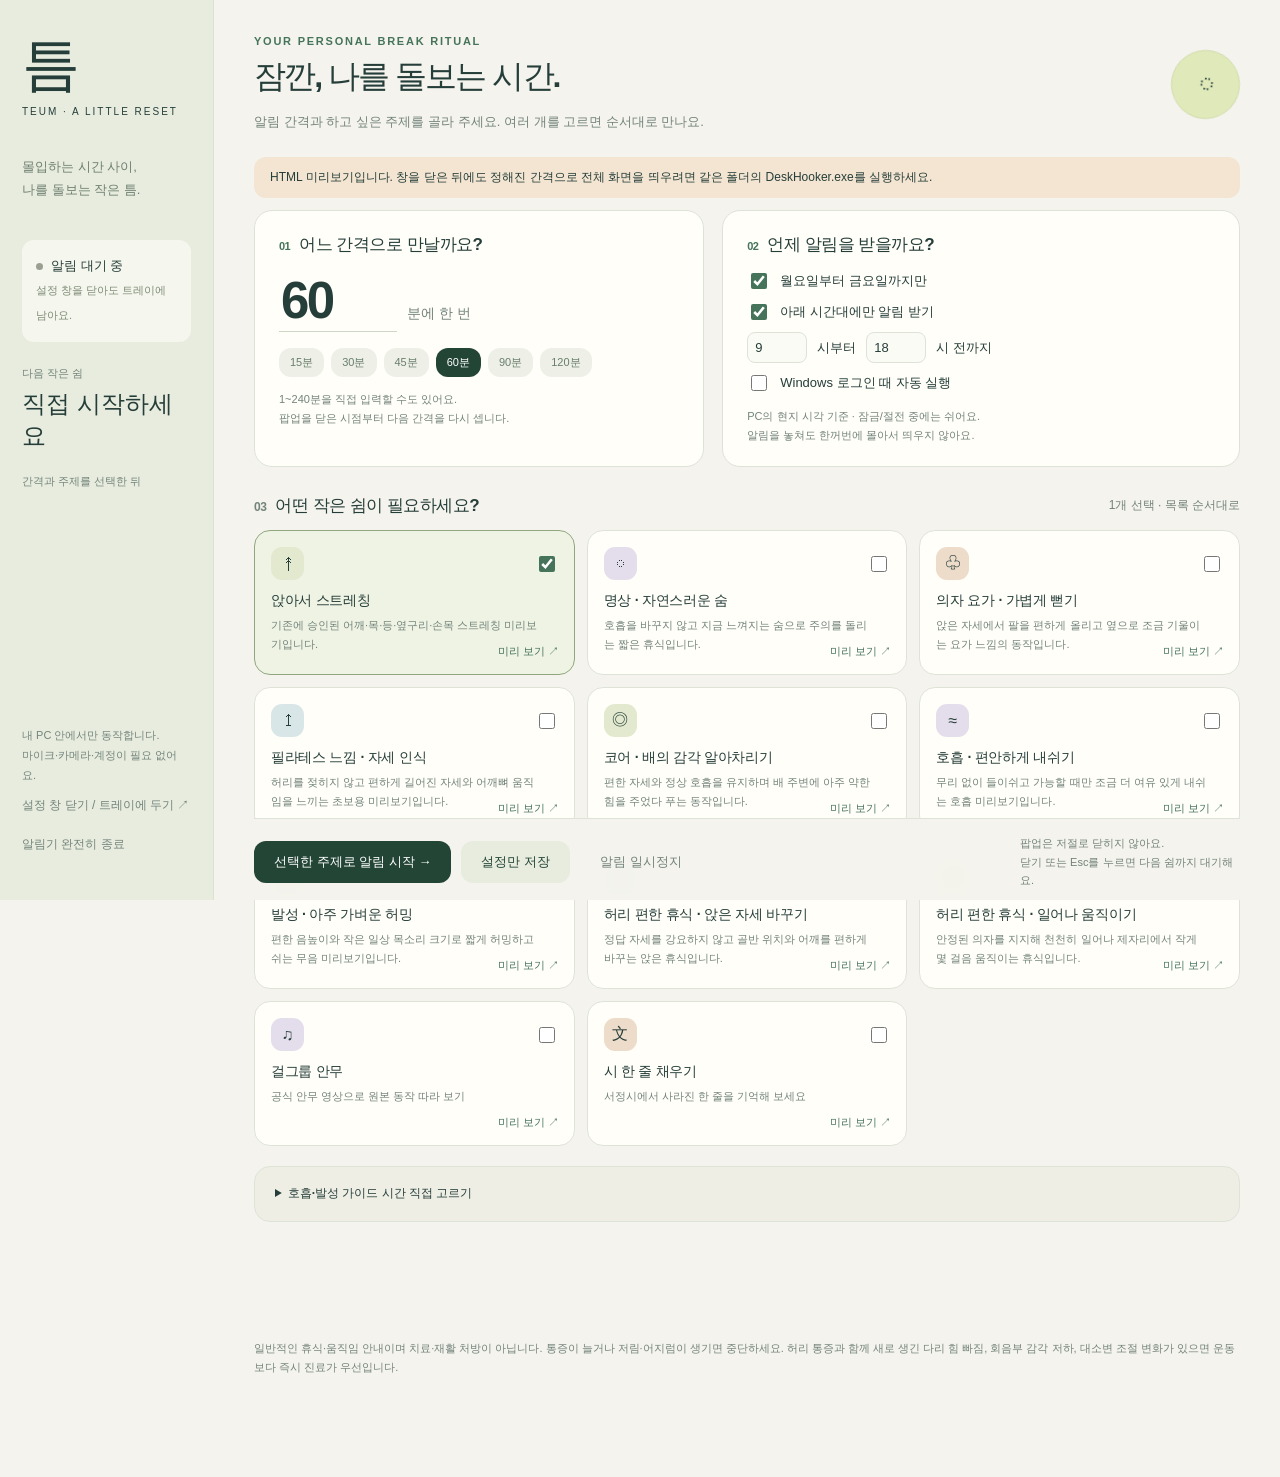
==== app.html @ 234189d7 "[verified] feat: add local-first wellness reminders, animated guides and poetry game" ====
<!doctype html>
<html lang="ko">
<head>
<meta charset="utf-8">
<meta name="viewport" content="width=device-width, initial-scale=1">
<meta http-equiv="Content-Security-Policy" content="default-src 'self' data:; img-src 'self' data:; style-src 'self' 'unsafe-inline'; script-src 'self'; frame-src https://www.youtube-nocookie.com https://www.youtube.com; connect-src 'none'; object-src 'none'; base-uri 'none'">
<title>틈 · 나를 돌보는 작은 시간</title>
<link rel="stylesheet" href="app.css">
<script defer src="app-core.js"></script>
<script defer src="games-content.js"></script>
<script defer src="themes-data.js"></script>
<script defer src="app.js"></script>
</head>
<body><div id="app"><div class="loading">틈을 준비하고 있어요.</div></div><div id="toast" role="status" aria-live="polite"></div></body>
</html>
---- app.css ----
@charset "UTF-8";
:root{--paper:#f4f3ed;--card:#fffef9;--ink:#263e3a;--muted:#73847b;--line:#dee3d8;--green:#46745b;--deep:#234536;--lime:#dfe9b9;--peach:#f1dcc8;--blue:#dce8ec;--danger:#a34c38;font-family:'Malgun Gothic','맑은 고딕',sans-serif;color:var(--ink);background:var(--paper);font-synthesis:none}*{box-sizing:border-box}body{margin:0}button,input,select{font:inherit}button{cursor:pointer}button:focus-visible,input:focus-visible,select:focus-visible{outline:3px solid #ae853c;outline-offset:3px}button{border:0;border-radius:12px;padding:12px 20px;transition:background .15s,transform .15s}button:hover{transform:translateY(-1px)}button:disabled{opacity:.5;cursor:not-allowed;transform:none}.primary{background:var(--deep);color:#fff}.secondary{background:#e8ecdf;color:var(--deep)}.quiet{background:transparent;color:var(--muted)}.danger{background:#f5e2db;color:var(--danger)}.eyebrow{font-size:11px;font-weight:700;letter-spacing:.16em;color:var(--green);text-transform:uppercase}.shell{display:grid;grid-template-columns:214px 1fr;min-height:100vh}.sidebar{position:sticky;top:0;height:100vh;background:#e8ecdf;padding:35px 22px;display:flex;flex-direction:column;border-right:1px solid #dce2d2}.brand{font-size:58px;line-height:1;font-weight:700;letter-spacing:-.1em}.brand small{display:block;letter-spacing:.2em;font-size:10px;font-weight:400;margin-top:14px}.side-note{font-size:13px;line-height:1.8;color:#6d7f70;margin:38px 0}.side-badge{border-radius:12px;padding:14px;background:#f5f6ed;font-size:13px;line-height:1.9}.dot{display:inline-block;width:7px;height:7px;border-radius:50%;background:#9b9f91;margin-right:8px}.dot.running{background:#54865b;box-shadow:0 0 0 4px #54865b18}.next-label{font-size:11px;color:var(--muted);margin-top:24px}.next-time{font-size:24px;font-weight:700;margin:7px 0}.side-bottom{margin-top:auto;font-size:11px;line-height:1.8;color:var(--muted)}.side-bottom button{padding:9px 0;font-size:12px;text-align:left;display:block}.main{padding:35px 40px 100px;max-width:1600px;width:100%;margin:auto}.heading{display:flex;justify-content:space-between;align-items:center;gap:20px;margin-bottom:24px}.heading h1{font-size:32px;letter-spacing:-.06em;margin:8px 0 12px}.heading p{font-size:13px;color:var(--muted);margin:0;line-height:1.7}.stamp{width:69px;height:69px;border-radius:50%;background:var(--lime);display:flex;align-items:center;justify-content:center;transform:rotate(9deg);font-size:27px;flex-shrink:0;border:1px solid #d0dbab}.settings-row{display:grid;grid-template-columns:1fr 1.15fr;gap:18px}.setting-card{background:var(--card);border:1px solid var(--line);border-radius:18px;padding:22px 24px}.setting-card h2,.section-head h2{font-size:17px;letter-spacing:-.03em;margin:0 0 14px}.section-no{font-size:11px;margin-right:9px;color:var(--green)}.interval-display{display:flex;align-items:baseline;gap:10px;margin:2px 0 16px}.interval-display input{width:118px;font-size:51px;font-weight:700;letter-spacing:-.05em;border:0;border-bottom:1px solid #cbd6c4;background:transparent;color:var(--ink);outline-offset:0}.interval-display span{color:var(--muted);font-size:14px}.pills{display:flex;gap:7px;flex-wrap:wrap}.pills button{padding:7px 11px;font-size:11px;background:#eef0e7;color:#697d6c}.pills button.active{background:var(--deep);color:white}.small-help{font-size:11px;color:var(--muted);line-height:1.7;margin:13px 0 0}.schedule-line{display:flex;align-items:center;gap:10px;margin:9px 0;font-size:13px}.schedule-line input[type=number]{width:60px;padding:7px;border:1px solid var(--line);border-radius:8px;color:var(--ink);background:#fafbf4}.schedule-line input[type=checkbox],.theme-card input[type=checkbox],.advanced input[type=checkbox]{accent-color:var(--green);width:16px;height:16px}.section-head{display:flex;justify-content:space-between;align-items:center;margin:27px 0 13px}.section-head h2{margin:0}.section-head span{font-size:12px;color:var(--muted)}.themes{display:grid;grid-template-columns:repeat(3,minmax(0,1fr));gap:12px}.theme-card{position:relative;border:1px solid var(--line);border-radius:16px;background:var(--card);padding:16px;transition:border .15s,background .15s;min-height:145px}.theme-card:has(input:checked){background:#eff3e4;border-color:#8fa67e}.theme-top{display:flex;align-items:center;justify-content:space-between}.theme-symbol{display:inline-flex;width:33px;height:33px;background:var(--tone,#e6ecd8);border-radius:11px;align-items:center;justify-content:center;font-size:16px}.theme-card label{display:block;cursor:pointer}.theme-card h3{font-size:14px;margin:12px 0 6px;letter-spacing:-.02em}.theme-card p{font-size:11px;line-height:1.65;color:var(--muted);margin:0;min-height:35px;padding-right:16px}.preview{position:absolute;right:10px;bottom:10px;background:transparent;color:var(--green);padding:5px;font-size:11px}.advanced{margin-top:20px;border:1px solid var(--line);border-radius:16px;padding:16px 20px;font-size:12px;line-height:1.8;background:#eeeee5}.advanced summary{cursor:pointer;font-weight:700}.breath-settings{display:flex;flex-wrap:wrap;gap:16px;align-items:center;margin:14px 0}.breath-settings input{width:56px;background:var(--card);border:1px solid var(--line);border-radius:7px;padding:6px;margin:0 3px}.advanced .caution{color:var(--danger);font-size:11px;line-height:1.8;margin:10px 0}.actions{position:sticky;bottom:0;background:#f4f3edf5;backdrop-filter:blur(8px);padding:15px 0 10px;margin-top:22px;display:flex;gap:10px;align-items:center;flex-wrap:wrap;border-top:1px solid var(--line);z-index:5}.actions button{font-size:13px}.actions small{font-size:11px;line-height:1.7;color:var(--muted);margin-left:auto;max-width:220px}.native-warning{font-size:12px;padding:12px 16px;background:#f3e5d1;border-radius:12px;margin:12px 0}.loading{display:flex;align-items:center;justify-content:center;min-height:100vh;color:var(--muted)}#toast{position:fixed;left:50%;bottom:24px;transform:translateX(-50%);background:#263e3af0;color:white;padding:13px 22px;border-radius:13px;font-size:13px;z-index:100;box-shadow:0 5px 30px #0002;display:none;max-width:80vw}#toast.show{display:block}
/* A popup is the entire native window; dismissal is always visible. */
.popup{min-height:100vh;padding:22px 36px 24px;display:flex;flex-direction:column;background:radial-gradient(ellipse at 10% 5%,#e5eddb,transparent 50%),var(--paper)}.popup-bar{display:flex;justify-content:space-between;align-items:center;gap:20px;flex-shrink:0}.popup-brand{font-size:22px;font-weight:700;display:flex;align-items:center;gap:17px}.popup-brand span{font-size:11px;color:var(--muted);font-weight:400;letter-spacing:.1em}.popup-close{border:1px solid #cbd4c3;background:var(--card);padding:13px 23px;font-size:14px;color:var(--ink);z-index:20;min-width:120px}.popup-content{width:100%;max-width:1660px;margin:20px auto;flex:1;display:flex;flex-direction:column;justify-content:center}.popup-heading{margin-bottom:15px}.popup-heading h1{font-size:clamp(26px,3vw,49px);letter-spacing:-.06em;margin:5px 0 11px}.popup-heading p{color:var(--muted);font-size:15px;line-height:1.8;margin:0}.wellness-layout{display:grid;grid-template-columns:minmax(330px,1.2fr) minmax(300px,.8fr);gap:32px;align-items:center}.motion-stage{display:flex;align-items:center;justify-content:center;min-height:300px;max-height:calc(100vh - 215px);border-radius:28px;overflow:hidden;background:#f4f2e9;border:1px solid #dce2d3}.motion-image{display:block;max-width:100%;max-height:calc(100vh - 215px);width:auto;height:auto;object-fit:contain}.instruction-panel{padding:20px;align-self:center}.instruction-panel ol{padding:0;list-style:none;counter-reset:steps}.instruction-panel li{counter-increment:steps;position:relative;padding:0 0 21px 43px;font-size:clamp(14px,1.2vw,21px);line-height:1.9}.instruction-panel li:before{content:'0' counter(steps);position:absolute;left:0;top:2px;color:#7a9672;font-size:12px;font-weight:700}.safety{border-top:1px solid #d9dfcf;padding-top:18px;margin-top:12px;font-size:12px;line-height:1.9;color:#8b5746}.popup-footer{display:flex;justify-content:space-between;gap:20px;align-items:center;font-size:11px;line-height:1.7;color:var(--muted);border-top:1px solid #dbe1d3;padding-top:13px;flex-shrink:0}.timer-box{background:#e5ecd8;border-radius:18px;padding:19px;margin:20px 0}.timer-box .timer-display{display:flex;align-items:center;gap:20px;margin:14px 0}.breath-orb{width:75px;height:75px;border:1px solid #90ab79;background:#bcd39a88;border-radius:50%;display:flex;align-items:center;justify-content:center;font-size:30px;transition:transform .2s linear}.phase-label{font-size:19px;font-weight:700}.timer-buttons{display:flex;gap:8px}.timer-buttons button{font-size:12px;padding:10px 15px}.timer-caption{font-size:11px;line-height:1.8;color:#73816a}.quiz-layout{display:grid;grid-template-columns:minmax(350px,1.1fr) minmax(300px,.9fr);gap:40px;align-items:start}.poem-paper{position:relative;padding:28px 45px;background:#fffdf6;border:1px solid #e5dfce;border-radius:8px 28px 28px 8px;box-shadow:5px 8px 0 #e4e5d6}.poem-meta{font-size:12px;color:#8d927a;margin-bottom:18px}.poem-lines{font-family:Batang,'바탕',serif;font-size:clamp(19px,1.7vw,27px);line-height:1.8;max-height:59vh;overflow:auto}.poem-line{white-space:pre-wrap}.poem-line.stanza{height:.6em}.poem-blank{font-family:'Malgun Gothic',sans-serif;border:1px dashed #8da67b;color:#638250;background:#f1f5e9;border-radius:7px;font-size:13px;padding:8px 12px;line-height:1.8;margin:8px 0}.answer-panel{padding:20px 0}.answer-panel h2{font-size:23px;margin:0 0 10px}.answer-panel p{font-size:13px;line-height:1.9;color:var(--muted)}#poem-answer{width:100%;font-size:17px;padding:17px 15px;border:1px solid #bccbac;border-radius:12px;background:#fffef9;color:var(--ink);margin:12px 0;resize:vertical}#poem-result{margin:20px 0;padding:20px;background:#e8efdc;border-radius:16px;font-size:14px;line-height:1.9}#poem-result[data-correct=false]{background:#f2e6d7}.answer-label{font-size:11px;color:#6e8463;margin:13px 0 3px}.answer-value{font-family:Batang,'바탕',serif;font-size:19px;white-space:pre-wrap;overflow-wrap:anywhere;color:var(--ink)}.quiz-buttons{display:flex;flex-wrap:wrap;gap:9px}.quiz-buttons button{font-size:13px}.source-note{font-size:10px!important;color:#8a907c!important;line-height:1.7;word-break:break-all}.dance-grid{display:grid;grid-template-columns:repeat(3,minmax(230px,1fr));gap:18px}.dance-card{background:var(--card);border:1px solid var(--line);border-radius:20px;padding:24px}.dance-card .dance-art{height:130px;border-radius:12px;background:linear-gradient(135deg,#d9e4e9,#e8dfe9);display:flex;align-items:center;justify-content:center;font-size:45px;color:#6d7d91}.dance-card h2{font-size:19px;line-height:1.6;margin:18px 0 8px}.dance-card p{font-size:12px;line-height:1.8;color:var(--muted)}.dance-card button{margin:5px 0;font-size:12px}.video-player{width:100%;height:65vh;min-height:350px;border:0;border-radius:20px;background:#17251d}.video-back{margin-bottom:12px}.dance-note{padding:16px 20px;margin:15px 0;border-radius:14px;background:#ede3d4;color:#8d5d44;font-size:13px;line-height:1.9}.error-panel{padding:30px;background:#f8e8e0;border-radius:18px;color:var(--danger)}
@media(min-width:2000px){.popup{padding:35px 65px}.popup-content{max-width:2200px}.wellness-layout{gap:65px}.instruction-panel li{font-size:25px}.popup-heading h1{font-size:62px}.popup-heading p{font-size:21px}.popup-close{font-size:20px;padding:19px 32px}.safety{font-size:17px}.popup-footer{font-size:16px}.phase-label{font-size:25px}.timer-caption{font-size:16px}.poem-lines{font-size:36px}.answer-panel h2{font-size:34px}.answer-panel p{font-size:18px}.answer-value{font-size:30px}#poem-answer{font-size:25px}.poem-meta{font-size:18px}}
@media(max-width:1050px){.shell{grid-template-columns:160px 1fr}.sidebar{padding:28px 16px}.main{padding:25px 25px 70px}.themes{grid-template-columns:repeat(2,minmax(0,1fr))}.heading h1{font-size:28px}.settings-row{gap:10px}.setting-card{padding:18px}.popup{padding:18px 22px}.wellness-layout{gap:12px}.instruction-panel{padding:10px}.dance-grid{grid-template-columns:1fr 1fr}.quiz-layout{gap:22px}.poem-paper{padding:25px}}
@media(max-width:760px){.shell{grid-template-columns:1fr}.sidebar{position:static;height:auto;padding:20px;display:block}.brand{font-size:32px}.brand small,.side-note,.side-badge,.next-label,.next-time,.side-bottom{display:none}.main{padding:22px 17px}.heading h1{font-size:25px}.stamp{display:none}.settings-row{grid-template-columns:1fr}.themes{grid-template-columns:repeat(2,minmax(0,1fr))}.actions small{display:none}.popup-bar{gap:10px}.popup-brand span{display:none}.wellness-layout,.quiz-layout{grid-template-columns:1fr}.motion-stage,.motion-image{max-height:55vh}.popup-heading h1{font-size:30px}.popup-content{margin:15px auto}.popup-footer{display:block}.dance-grid{grid-template-columns:1fr}.poem-lines{max-height:40vh}.popup-close{min-width:90px;padding:11px}.instruction-panel li{font-size:14px}.popup{height:auto;min-height:100vh}.poem-paper{padding:22px}.answer-panel{padding:0}}
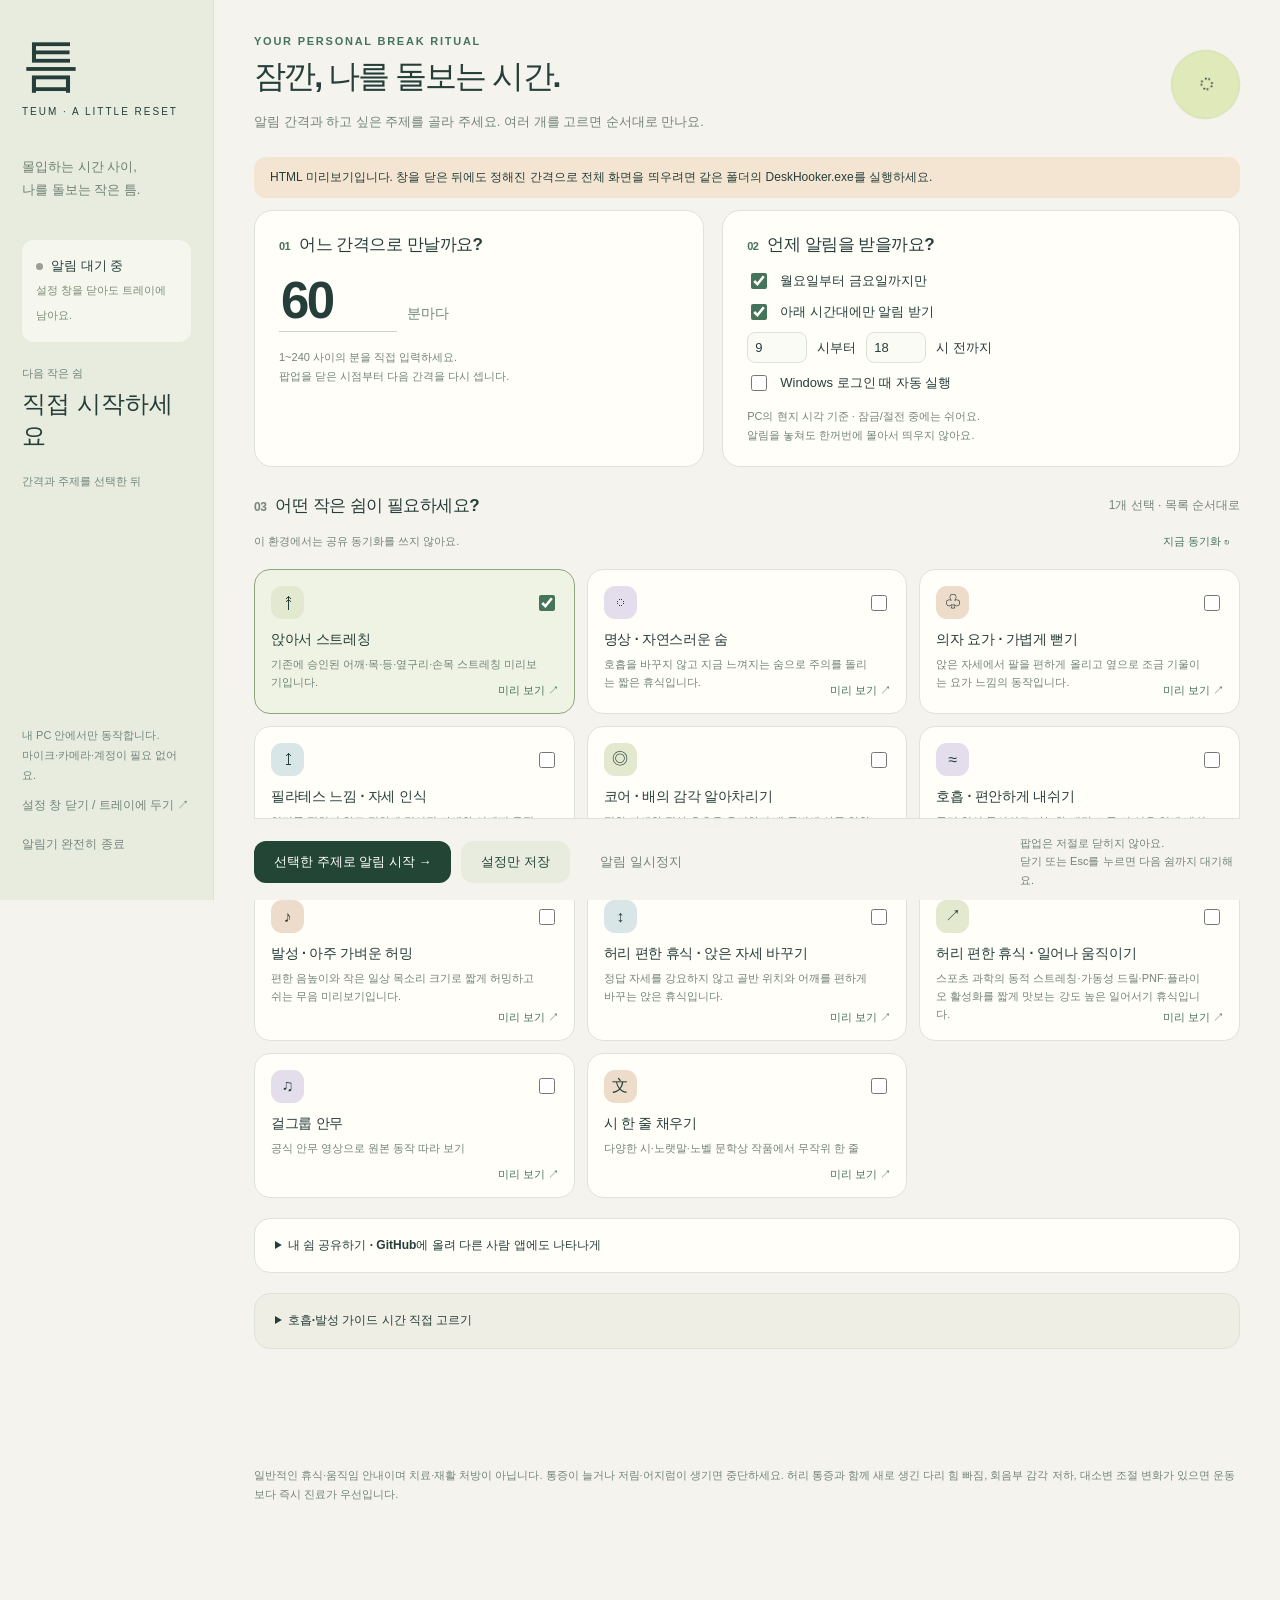
==== commit 8ef32540: "feat(poetry): expand fill-in-the-line poems with random line selection Co-Authored-By: Claude Sonnet" ====
--- a/app.html
+++ b/app.html
@@ -6,8 +6,11 @@
 <meta http-equiv="Content-Security-Policy" content="default-src 'self' data:; img-src 'self' data:; style-src 'self' 'unsafe-inline'; script-src 'self'; frame-src https://www.youtube-nocookie.com https://www.youtube.com; connect-src 'none'; object-src 'none'; base-uri 'none'">
 <title>틈 · 나를 돌보는 작은 시간</title>
 <link rel="stylesheet" href="app.css">
+<link rel="stylesheet" href="poetry.css">
 <script defer src="app-core.js"></script>
 <script defer src="games-content.js"></script>
+<script defer src="poetry-data.js"></script>
+<script defer src="poetry-reading.js"></script>
 <script defer src="themes-data.js"></script>
 <script defer src="app.js"></script>
 </head>
--- a/app.css
+++ b/app.css
@@ -5,3 +5,9 @@
 @media(min-width:2000px){.popup{padding:35px 65px}.popup-content{max-width:2200px}.wellness-layout{gap:65px}.instruction-panel li{font-size:25px}.popup-heading h1{font-size:62px}.popup-heading p{font-size:21px}.popup-close{font-size:20px;padding:19px 32px}.safety{font-size:17px}.popup-footer{font-size:16px}.phase-label{font-size:25px}.timer-caption{font-size:16px}.poem-lines{font-size:36px}.answer-panel h2{font-size:34px}.answer-panel p{font-size:18px}.answer-value{font-size:30px}#poem-answer{font-size:25px}.poem-meta{font-size:18px}}
 @media(max-width:1050px){.shell{grid-template-columns:160px 1fr}.sidebar{padding:28px 16px}.main{padding:25px 25px 70px}.themes{grid-template-columns:repeat(2,minmax(0,1fr))}.heading h1{font-size:28px}.settings-row{gap:10px}.setting-card{padding:18px}.popup{padding:18px 22px}.wellness-layout{gap:12px}.instruction-panel{padding:10px}.dance-grid{grid-template-columns:1fr 1fr}.quiz-layout{gap:22px}.poem-paper{padding:25px}}
 @media(max-width:760px){.shell{grid-template-columns:1fr}.sidebar{position:static;height:auto;padding:20px;display:block}.brand{font-size:32px}.brand small,.side-note,.side-badge,.next-label,.next-time,.side-bottom{display:none}.main{padding:22px 17px}.heading h1{font-size:25px}.stamp{display:none}.settings-row{grid-template-columns:1fr}.themes{grid-template-columns:repeat(2,minmax(0,1fr))}.actions small{display:none}.popup-bar{gap:10px}.popup-brand span{display:none}.wellness-layout,.quiz-layout{grid-template-columns:1fr}.motion-stage,.motion-image{max-height:55vh}.popup-heading h1{font-size:30px}.popup-content{margin:15px auto}.popup-footer{display:block}.dance-grid{grid-template-columns:1fr}.poem-lines{max-height:40vh}.popup-close{min-width:90px;padding:11px}.instruction-panel li{font-size:14px}.popup{height:auto;min-height:100vh}.poem-paper{padding:22px}.answer-panel{padding:0}}
+
+.sync-bar{display:flex;align-items:center;justify-content:space-between;gap:14px;margin:-4px 0 12px;font-size:11px;color:var(--muted);line-height:1.7}.sync-bar button{padding:6px 10px;font-size:11px;color:var(--green);flex-shrink:0}
+.themes.one{grid-template-columns:minmax(0,1fr)}
+.share-panel{background:var(--card)}.share-grid{display:grid;grid-template-columns:minmax(0,1.5fr) minmax(220px,1fr);gap:24px;align-items:start}.share-form{display:grid;gap:11px}.share-form label{display:grid;gap:5px;font-weight:700}.share-form small{font-weight:400;color:var(--muted);margin-left:6px}.share-form input,.share-form textarea{font:inherit;font-weight:400;padding:9px 11px;border:1px solid var(--line);border-radius:9px;background:#fafbf4;color:var(--ink);resize:vertical}.share-buttons{display:flex;gap:8px;flex-wrap:wrap}.share-buttons button{font-size:12px;padding:10px 15px}
+.text-stage{display:flex;flex-direction:column;align-items:center;justify-content:center;gap:18px;padding:40px;min-height:300px}.text-symbol{font-size:clamp(70px,9vw,150px);line-height:1;color:#7a9672}
+@media (max-width:1000px){.share-grid{grid-template-columns:1fr}}
--- a/poetry.css
+++ b/poetry.css
@@ -0,0 +1,19 @@
+@charset "UTF-8";
+/* The library stays local; official modern works open only on an explicit click. */
+.poetry-top{display:flex;align-items:center;justify-content:space-between;gap:18px;flex-wrap:wrap;margin-bottom:14px}
+.poetry-top p{margin:0}.poetry-tabs{display:flex;gap:8px;flex-wrap:wrap}.poetry-tabs button{font-size:12px;padding:10px 16px}
+.poetry-filters{display:grid;grid-template-columns:150px 140px minmax(160px,1fr) minmax(200px,1.3fr);gap:12px;padding:15px 18px;border:1px solid var(--line);border-radius:16px;background:#fffef9c9}
+.poetry-filters label,.poem-line-controls label,.reading-filter{display:grid;gap:6px;font-size:11px;color:var(--muted);min-width:0}
+.poetry-filters input,.poetry-filters select,.poem-line-controls select,.reading-filter select{width:100%;min-width:0;border:1px solid #cbd4c0;background:var(--card);border-radius:9px;padding:9px 10px;color:var(--ink);font-size:13px}
+.poetry-status{display:flex;justify-content:space-between;align-items:center;gap:16px;margin:12px 0;font-size:11px;color:var(--muted);line-height:1.7}.poetry-status button{font-size:12px;padding:10px 16px;flex-shrink:0}
+.poetry-library .quiz-layout{grid-template-columns:minmax(0,1.15fr) minmax(0,.85fr);gap:28px}.poetry-library .poem-paper{padding:24px 30px;min-width:0}.poetry-library .poem-lines{max-height:clamp(220px,40vh,620px);font-size:clamp(18px,1.5vw,27px);overflow-wrap:anywhere;scrollbar-gutter:stable}
+.poem-badge{display:block;font-size:10px;color:var(--green);line-height:1.8;margin-top:8px}.poetry-library .answer-panel{padding:8px 0;min-width:0}.poetry-library .answer-panel h2{font-size:23px}.poetry-library .answer-panel p{margin:9px 0}
+.poem-line-controls{display:flex;align-items:end;gap:10px;flex-wrap:wrap}.poem-line-controls label{flex:1;min-width:120px}.poem-line-controls button{padding:10px 13px;font-size:12px}
+.poetry-library #poem-answer{margin:7px 0 12px;padding:13px 14px}.poetry-library #poem-result{padding:14px 18px;margin:14px 0}.poetry-library #poem-source{padding:8px 0;text-align:left;font-size:11px}
+.poetry-empty{padding:35px 24px;background:var(--card);border:1px dashed #becbb4;border-radius:16px;color:var(--muted);line-height:1.9}
+.reading-notice{padding:14px 18px;background:#e9eddc;border-radius:12px;font-size:12px;line-height:1.9;color:#5d7054}.reading-filter{max-width:260px;margin:16px 0}.reading-grid{display:grid;grid-template-columns:repeat(3,minmax(0,1fr));gap:16px}
+.reading-card{padding:22px;border:1px solid var(--line);border-radius:16px;background:var(--card);display:flex;flex-direction:column;align-items:start;gap:9px;min-width:0}.reading-card h2{font-size:18px;line-height:1.6;margin:0}.reading-card p{font-size:12px;line-height:1.9;color:var(--muted);margin:0}.reading-only{font-size:10px;color:#8b674d;margin-top:auto}.reading-card button{font-size:12px;margin-top:8px}
+.popup:has(.poetry-library) .popup-bar{position:sticky;top:0;padding:10px 0;z-index:30;background:#f4f3edf5}.popup:has(.poetry-library) .popup-content{justify-content:start}
+@media(min-width:2000px){.poetry-filters{grid-template-columns:200px 180px minmax(220px,1fr) minmax(260px,1.3fr)}.poetry-filters label,.poem-line-controls label,.poetry-status,.poetry-top .small-help{font-size:14px}.poetry-filters input,.poetry-filters select,.poem-line-controls select{font-size:17px}.poetry-tabs button,.poetry-status button,.poem-line-controls button{font-size:16px}.poetry-library .answer-panel h2{font-size:30px}.poem-badge{font-size:13px}.reading-card h2{font-size:24px}.reading-card p,.reading-card button,.reading-notice{font-size:16px}}
+@media(max-width:1050px){.poetry-filters{grid-template-columns:1fr 1fr}.reading-grid{grid-template-columns:repeat(2,minmax(0,1fr))}.poetry-library .quiz-layout{gap:20px}.poetry-library .poem-paper{padding:22px}.poetry-library .answer-panel h2{font-size:21px}}
+@media(max-width:760px){.poetry-top{display:block}.poetry-tabs{margin-top:12px}.poetry-filters{padding:12px;gap:10px}.poetry-search,.poetry-picker{grid-column:1/-1}.poetry-library .quiz-layout{grid-template-columns:1fr}.poetry-library .poem-lines{max-height:35vh}.poetry-status{align-items:start}.reading-grid{grid-template-columns:1fr}.poetry-library .answer-panel{padding:8px 0}.popup:has(.poetry-library) .popup-bar{top:0}}
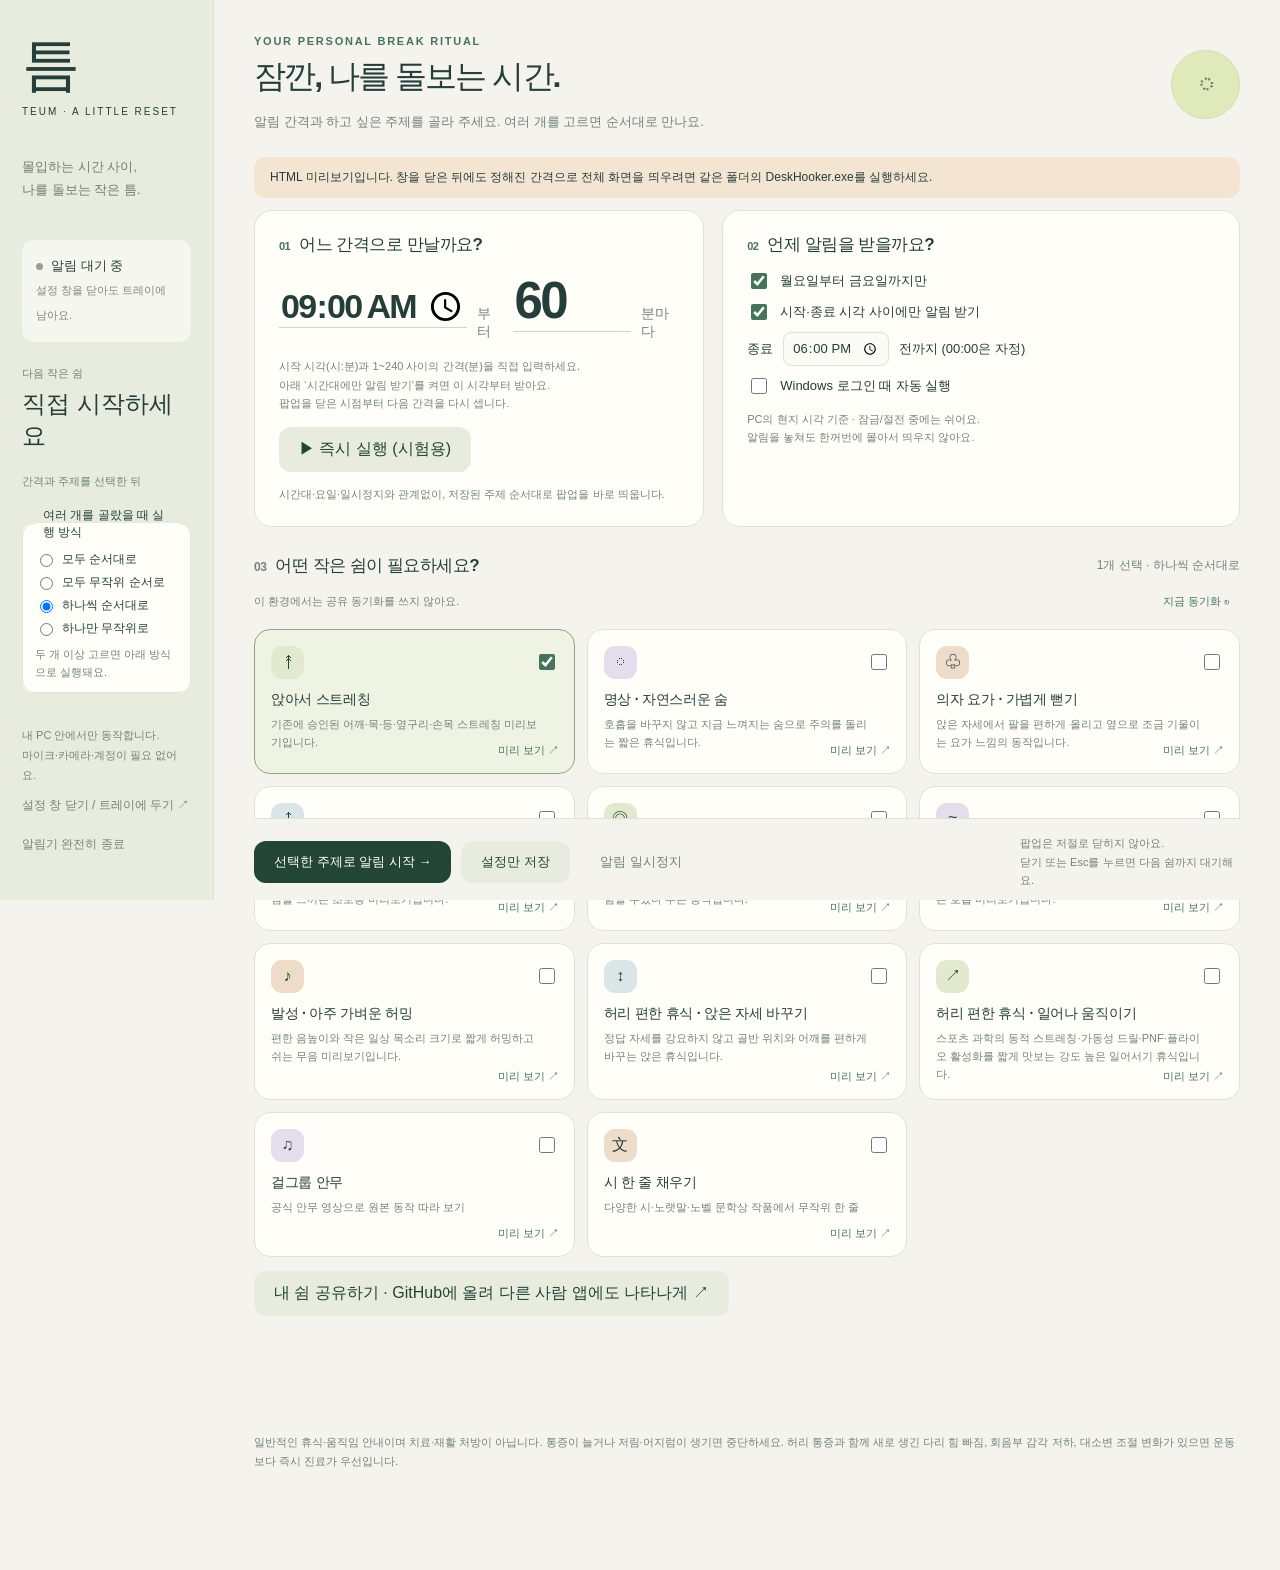
==== commit 07383cd2: "feat(ui): per-theme sub-item lists with embedded videos, centered autoplay Co-Authored-By: Claude So" ====
--- a/app.html
+++ b/app.html
@@ -9,6 +9,7 @@
 <link rel="stylesheet" href="poetry.css">
 <script defer src="app-core.js"></script>
 <script defer src="games-content.js"></script>
+<script defer src="theme-variants.js"></script>
 <script defer src="poetry-data.js"></script>
 <script defer src="poetry-reading.js"></script>
 <script defer src="themes-data.js"></script>
--- a/app.css
+++ b/app.css
@@ -6,8 +6,31 @@
 @media(max-width:1050px){.shell{grid-template-columns:160px 1fr}.sidebar{padding:28px 16px}.main{padding:25px 25px 70px}.themes{grid-template-columns:repeat(2,minmax(0,1fr))}.heading h1{font-size:28px}.settings-row{gap:10px}.setting-card{padding:18px}.popup{padding:18px 22px}.wellness-layout{gap:12px}.instruction-panel{padding:10px}.dance-grid{grid-template-columns:1fr 1fr}.quiz-layout{gap:22px}.poem-paper{padding:25px}}
 @media(max-width:760px){.shell{grid-template-columns:1fr}.sidebar{position:static;height:auto;padding:20px;display:block}.brand{font-size:32px}.brand small,.side-note,.side-badge,.next-label,.next-time,.side-bottom{display:none}.main{padding:22px 17px}.heading h1{font-size:25px}.stamp{display:none}.settings-row{grid-template-columns:1fr}.themes{grid-template-columns:repeat(2,minmax(0,1fr))}.actions small{display:none}.popup-bar{gap:10px}.popup-brand span{display:none}.wellness-layout,.quiz-layout{grid-template-columns:1fr}.motion-stage,.motion-image{max-height:55vh}.popup-heading h1{font-size:30px}.popup-content{margin:15px auto}.popup-footer{display:block}.dance-grid{grid-template-columns:1fr}.poem-lines{max-height:40vh}.popup-close{min-width:90px;padding:11px}.instruction-panel li{font-size:14px}.popup{height:auto;min-height:100vh}.poem-paper{padding:22px}.answer-panel{padding:0}}
 
+.mode-box{margin:14px 0 4px;padding:12px 16px;border:1px solid var(--line);border-radius:14px;background:var(--card)}.mode-box legend{padding:0 8px;font-size:12px;font-weight:700;color:var(--deep)}.mode-options{display:flex;flex-wrap:wrap;gap:8px 18px}.mode-options label{display:flex;align-items:center;gap:6px;font-size:13px;cursor:pointer}.mode-box .small-help{margin:8px 0 0}
 .sync-bar{display:flex;align-items:center;justify-content:space-between;gap:14px;margin:-4px 0 12px;font-size:11px;color:var(--muted);line-height:1.7}.sync-bar button{padding:6px 10px;font-size:11px;color:var(--green);flex-shrink:0}
 .themes.one{grid-template-columns:minmax(0,1fr)}
 .share-panel{background:var(--card)}.share-grid{display:grid;grid-template-columns:minmax(0,1.5fr) minmax(220px,1fr);gap:24px;align-items:start}.share-form{display:grid;gap:11px}.share-form label{display:grid;gap:5px;font-weight:700}.share-form small{font-weight:400;color:var(--muted);margin-left:6px}.share-form input,.share-form textarea{font:inherit;font-weight:400;padding:9px 11px;border:1px solid var(--line);border-radius:9px;background:#fafbf4;color:var(--ink);resize:vertical}.share-buttons{display:flex;gap:8px;flex-wrap:wrap}.share-buttons button{font-size:12px;padding:10px 15px}
 .text-stage{display:flex;flex-direction:column;align-items:center;justify-content:center;gap:18px;padding:40px;min-height:300px}.text-symbol{font-size:clamp(70px,9vw,150px);line-height:1;color:#7a9672}
 @media (max-width:1000px){.share-grid{grid-template-columns:1fr}}
+.interval-display input[type=time]{width:auto;font-size:34px}.schedule-line input[type=time]{padding:6px 8px;border:1px solid var(--line);border-radius:8px;color:var(--ink);background:#fafbf4}
+
+.practice-panel{margin:12px 0;padding:14px 18px;border-radius:14px;background:#e8efdc;display:grid;gap:8px}.practice-row{display:flex;flex-wrap:wrap;align-items:center;gap:8px}.practice-row b{min-width:64px;font-size:13px}.practice-row button{font-size:12px;padding:8px 13px}.practice-state{font-size:12px;color:var(--muted);margin-left:6px}
+.popup-next{border:1px solid var(--ink);background:var(--ink);color:#fff;padding:13px 23px;font-size:14px;z-index:20;margin-right:10px;cursor:pointer}
+.popup-bar{gap:0}
+.sidebar .mode-box{margin:16px 0;padding:10px 12px;border-radius:12px;min-width:0}
+.sidebar .mode-options{flex-direction:column;gap:6px}
+.sidebar .mode-options label{font-size:12px}
+.sidebar .mode-box .small-help{font-size:11px}
+.share-launch{margin:14px 0}
+dialog.share-panel{width:min(960px,92vw);max-height:88vh;overflow:auto;padding:22px 26px;border:1px solid var(--line);border-radius:16px;background:var(--card);color:var(--ink);box-shadow:0 20px 60px rgba(0,0,0,.25)}
+dialog.share-panel::backdrop{background:rgba(35,69,54,.45)}
+.share-head{display:flex;justify-content:space-between;align-items:center;margin-bottom:8px}.share-head h2{margin:0;font-size:20px}
+.breath-adjust{margin:14px 0}
+.voice-toggle{display:flex;align-items:center;gap:8px;margin:12px 0 4px;font-size:14px;cursor:pointer}.voice-toggle small{color:var(--muted)}
+.stretch-picker{margin:0 0 14px;padding:12px 16px;border:1px solid var(--line);border-radius:14px;background:var(--card)}.stretch-pick-top{display:flex;flex-wrap:wrap;align-items:center;gap:8px 18px;margin-bottom:8px;font-size:14px}.stretch-pick-top select{margin-left:6px}.stretch-pick-list{display:flex;flex-wrap:wrap;gap:8px;max-height:132px;overflow:auto}.stretch-pick-list button{padding:8px 12px;font-size:13px;text-align:left}
+.short-player{width:min(100%,380px);aspect-ratio:9/16;max-height:62vh;border:0;border-radius:14px;background:#000;display:block;margin:0 auto 10px}
+.wide-player{width:min(100%,760px);aspect-ratio:16/9;max-height:62vh;border:0;border-radius:14px;background:#000;display:block;margin:0 auto 10px}
+.video-stage{display:flex;flex-direction:column;align-items:center;justify-content:center;gap:10px;flex:1;min-height:0}
+.video-stage .short-player{width:auto;height:min(68vh,calc(100vh - 330px));max-width:100%;aspect-ratio:9/16;margin:0}
+.video-stage .wide-player{width:min(100%,1100px,calc((100vh - 330px) * 16 / 9));max-height:none;margin:0}
+.video-credit{margin:0;font-size:13px;color:var(--muted);text-align:center}.video-safety{margin:0;max-width:900px;font-size:12px;color:var(--muted);text-align:center}
--- a/poetry.css
+++ b/poetry.css
@@ -1,5 +1,6 @@
 @charset "UTF-8";
 /* The library stays local; official modern works open only on an explicit click. */
+.poetry-library{--muted:#596b5c}.poetry-library .small-help,.poetry-library .source-note{font-size:12px!important;color:#596b5c!important;line-height:1.8;word-break:normal;overflow-wrap:anywhere}.poetry-library .answer-label{font-size:13px;color:#496147}.poetry-library .poem-meta{color:#596b5c}
 .poetry-top{display:flex;align-items:center;justify-content:space-between;gap:18px;flex-wrap:wrap;margin-bottom:14px}
 .poetry-top p{margin:0}.poetry-tabs{display:flex;gap:8px;flex-wrap:wrap}.poetry-tabs button{font-size:12px;padding:10px 16px}
 .poetry-filters{display:grid;grid-template-columns:150px 140px minmax(160px,1fr) minmax(200px,1.3fr);gap:12px;padding:15px 18px;border:1px solid var(--line);border-radius:16px;background:#fffef9c9}
@@ -10,6 +11,7 @@
 .poem-badge{display:block;font-size:10px;color:var(--green);line-height:1.8;margin-top:8px}.poetry-library .answer-panel{padding:8px 0;min-width:0}.poetry-library .answer-panel h2{font-size:23px}.poetry-library .answer-panel p{margin:9px 0}
 .poem-line-controls{display:flex;align-items:end;gap:10px;flex-wrap:wrap}.poem-line-controls label{flex:1;min-width:120px}.poem-line-controls button{padding:10px 13px;font-size:12px}
 .poetry-library #poem-answer{margin:7px 0 12px;padding:13px 14px}.poetry-library #poem-result{padding:14px 18px;margin:14px 0}.poetry-library #poem-source{padding:8px 0;text-align:left;font-size:11px}
+.poetry-library textarea#poem-answer{display:block;font-family:inherit;line-height:1.7;min-height:78px}
 .poetry-empty{padding:35px 24px;background:var(--card);border:1px dashed #becbb4;border-radius:16px;color:var(--muted);line-height:1.9}
 .reading-notice{padding:14px 18px;background:#e9eddc;border-radius:12px;font-size:12px;line-height:1.9;color:#5d7054}.reading-filter{max-width:260px;margin:16px 0}.reading-grid{display:grid;grid-template-columns:repeat(3,minmax(0,1fr));gap:16px}
 .reading-card{padding:22px;border:1px solid var(--line);border-radius:16px;background:var(--card);display:flex;flex-direction:column;align-items:start;gap:9px;min-width:0}.reading-card h2{font-size:18px;line-height:1.6;margin:0}.reading-card p{font-size:12px;line-height:1.9;color:var(--muted);margin:0}.reading-only{font-size:10px;color:#8b674d;margin-top:auto}.reading-card button{font-size:12px;margin-top:8px}
@@ -17,3 +19,4 @@
 @media(min-width:2000px){.poetry-filters{grid-template-columns:200px 180px minmax(220px,1fr) minmax(260px,1.3fr)}.poetry-filters label,.poem-line-controls label,.poetry-status,.poetry-top .small-help{font-size:14px}.poetry-filters input,.poetry-filters select,.poem-line-controls select{font-size:17px}.poetry-tabs button,.poetry-status button,.poem-line-controls button{font-size:16px}.poetry-library .answer-panel h2{font-size:30px}.poem-badge{font-size:13px}.reading-card h2{font-size:24px}.reading-card p,.reading-card button,.reading-notice{font-size:16px}}
 @media(max-width:1050px){.poetry-filters{grid-template-columns:1fr 1fr}.reading-grid{grid-template-columns:repeat(2,minmax(0,1fr))}.poetry-library .quiz-layout{gap:20px}.poetry-library .poem-paper{padding:22px}.poetry-library .answer-panel h2{font-size:21px}}
 @media(max-width:760px){.poetry-top{display:block}.poetry-tabs{margin-top:12px}.poetry-filters{padding:12px;gap:10px}.poetry-search,.poetry-picker{grid-column:1/-1}.poetry-library .quiz-layout{grid-template-columns:1fr}.poetry-library .poem-lines{max-height:35vh}.poetry-status{align-items:start}.reading-grid{grid-template-columns:1fr}.poetry-library .answer-panel{padding:8px 0}.popup:has(.poetry-library) .popup-bar{top:0}}
+@media(min-width:2000px){.poetry-library .small-help,.poetry-library .source-note{font-size:14px!important}}
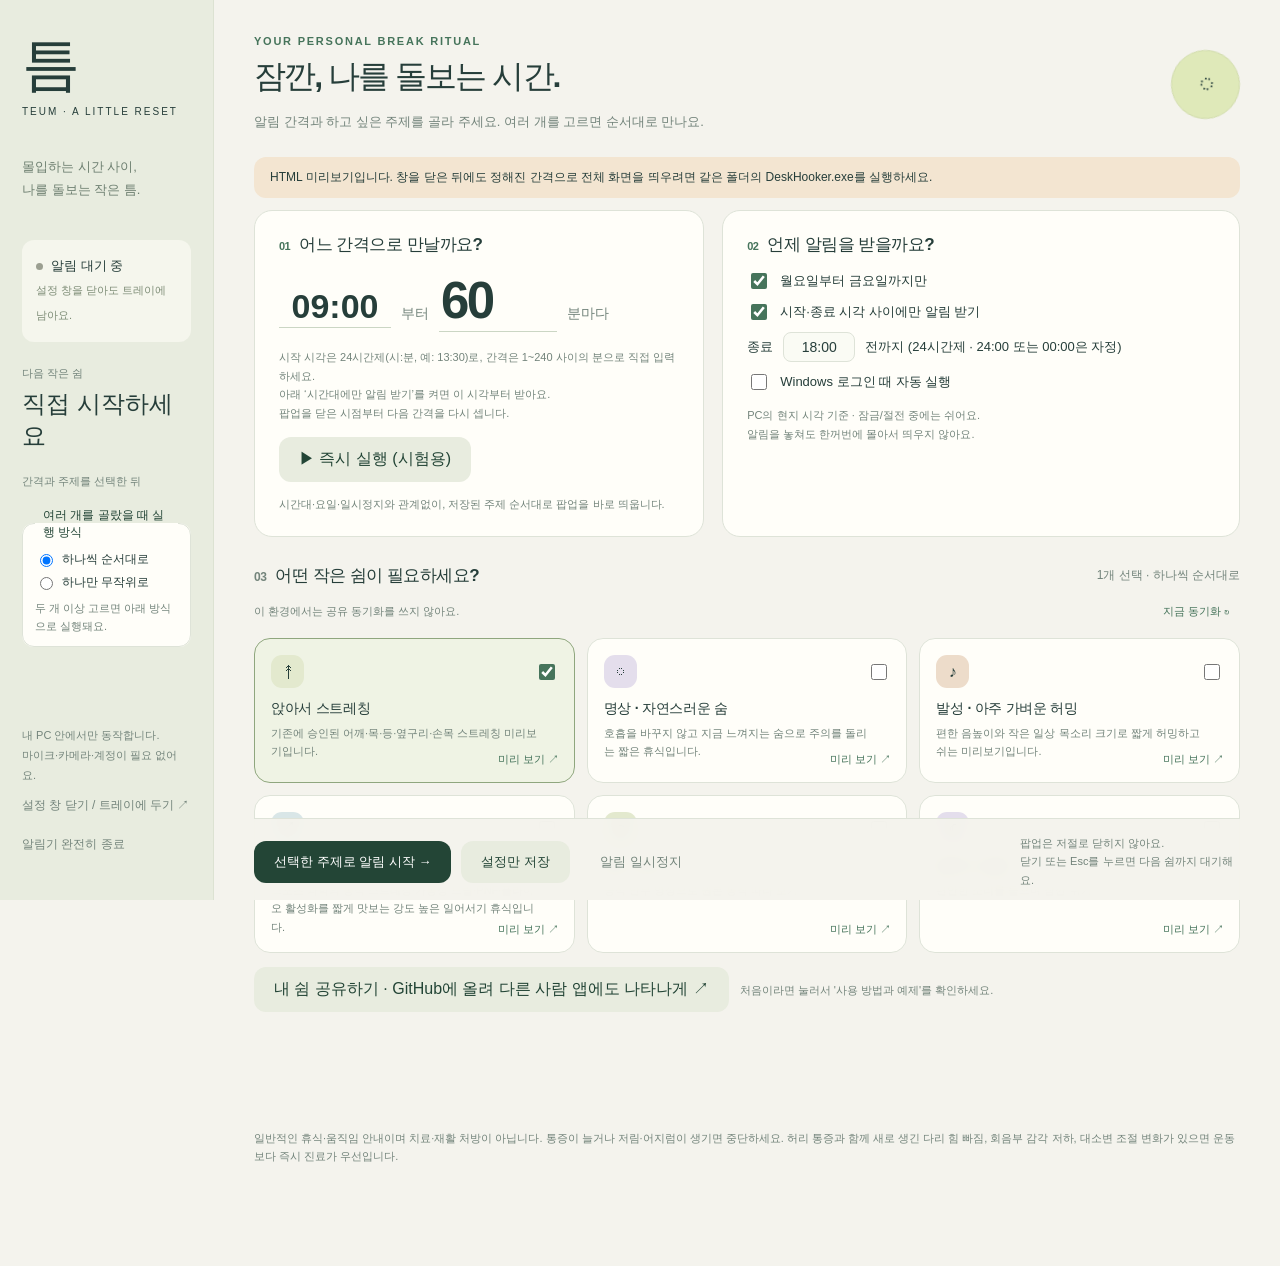
==== commit a26c2943: "feat(ui): 24h time inputs, in-app share guide, per-card order remembered, two run modes, remove unus" ====
--- a/app.html
+++ b/app.html
@@ -6,12 +6,9 @@
 <meta http-equiv="Content-Security-Policy" content="default-src 'self' data:; img-src 'self' data:; style-src 'self' 'unsafe-inline'; script-src 'self'; frame-src https://www.youtube-nocookie.com https://www.youtube.com; connect-src 'none'; object-src 'none'; base-uri 'none'">
 <title>틈 · 나를 돌보는 작은 시간</title>
 <link rel="stylesheet" href="app.css">
-<link rel="stylesheet" href="poetry.css">
 <script defer src="app-core.js"></script>
 <script defer src="games-content.js"></script>
 <script defer src="theme-variants.js"></script>
-<script defer src="poetry-data.js"></script>
-<script defer src="poetry-reading.js"></script>
 <script defer src="themes-data.js"></script>
 <script defer src="app.js"></script>
 </head>
--- a/app.css
+++ b/app.css
@@ -1,10 +1,10 @@
 @charset "UTF-8";
-:root{--paper:#f4f3ed;--card:#fffef9;--ink:#263e3a;--muted:#73847b;--line:#dee3d8;--green:#46745b;--deep:#234536;--lime:#dfe9b9;--peach:#f1dcc8;--blue:#dce8ec;--danger:#a34c38;font-family:'Malgun Gothic','맑은 고딕',sans-serif;color:var(--ink);background:var(--paper);font-synthesis:none}*{box-sizing:border-box}body{margin:0}button,input,select{font:inherit}button{cursor:pointer}button:focus-visible,input:focus-visible,select:focus-visible{outline:3px solid #ae853c;outline-offset:3px}button{border:0;border-radius:12px;padding:12px 20px;transition:background .15s,transform .15s}button:hover{transform:translateY(-1px)}button:disabled{opacity:.5;cursor:not-allowed;transform:none}.primary{background:var(--deep);color:#fff}.secondary{background:#e8ecdf;color:var(--deep)}.quiet{background:transparent;color:var(--muted)}.danger{background:#f5e2db;color:var(--danger)}.eyebrow{font-size:11px;font-weight:700;letter-spacing:.16em;color:var(--green);text-transform:uppercase}.shell{display:grid;grid-template-columns:214px 1fr;min-height:100vh}.sidebar{position:sticky;top:0;height:100vh;background:#e8ecdf;padding:35px 22px;display:flex;flex-direction:column;border-right:1px solid #dce2d2}.brand{font-size:58px;line-height:1;font-weight:700;letter-spacing:-.1em}.brand small{display:block;letter-spacing:.2em;font-size:10px;font-weight:400;margin-top:14px}.side-note{font-size:13px;line-height:1.8;color:#6d7f70;margin:38px 0}.side-badge{border-radius:12px;padding:14px;background:#f5f6ed;font-size:13px;line-height:1.9}.dot{display:inline-block;width:7px;height:7px;border-radius:50%;background:#9b9f91;margin-right:8px}.dot.running{background:#54865b;box-shadow:0 0 0 4px #54865b18}.next-label{font-size:11px;color:var(--muted);margin-top:24px}.next-time{font-size:24px;font-weight:700;margin:7px 0}.side-bottom{margin-top:auto;font-size:11px;line-height:1.8;color:var(--muted)}.side-bottom button{padding:9px 0;font-size:12px;text-align:left;display:block}.main{padding:35px 40px 100px;max-width:1600px;width:100%;margin:auto}.heading{display:flex;justify-content:space-between;align-items:center;gap:20px;margin-bottom:24px}.heading h1{font-size:32px;letter-spacing:-.06em;margin:8px 0 12px}.heading p{font-size:13px;color:var(--muted);margin:0;line-height:1.7}.stamp{width:69px;height:69px;border-radius:50%;background:var(--lime);display:flex;align-items:center;justify-content:center;transform:rotate(9deg);font-size:27px;flex-shrink:0;border:1px solid #d0dbab}.settings-row{display:grid;grid-template-columns:1fr 1.15fr;gap:18px}.setting-card{background:var(--card);border:1px solid var(--line);border-radius:18px;padding:22px 24px}.setting-card h2,.section-head h2{font-size:17px;letter-spacing:-.03em;margin:0 0 14px}.section-no{font-size:11px;margin-right:9px;color:var(--green)}.interval-display{display:flex;align-items:baseline;gap:10px;margin:2px 0 16px}.interval-display input{width:118px;font-size:51px;font-weight:700;letter-spacing:-.05em;border:0;border-bottom:1px solid #cbd6c4;background:transparent;color:var(--ink);outline-offset:0}.interval-display span{color:var(--muted);font-size:14px}.pills{display:flex;gap:7px;flex-wrap:wrap}.pills button{padding:7px 11px;font-size:11px;background:#eef0e7;color:#697d6c}.pills button.active{background:var(--deep);color:white}.small-help{font-size:11px;color:var(--muted);line-height:1.7;margin:13px 0 0}.schedule-line{display:flex;align-items:center;gap:10px;margin:9px 0;font-size:13px}.schedule-line input[type=number]{width:60px;padding:7px;border:1px solid var(--line);border-radius:8px;color:var(--ink);background:#fafbf4}.schedule-line input[type=checkbox],.theme-card input[type=checkbox],.advanced input[type=checkbox]{accent-color:var(--green);width:16px;height:16px}.section-head{display:flex;justify-content:space-between;align-items:center;margin:27px 0 13px}.section-head h2{margin:0}.section-head span{font-size:12px;color:var(--muted)}.themes{display:grid;grid-template-columns:repeat(3,minmax(0,1fr));gap:12px}.theme-card{position:relative;border:1px solid var(--line);border-radius:16px;background:var(--card);padding:16px;transition:border .15s,background .15s;min-height:145px}.theme-card:has(input:checked){background:#eff3e4;border-color:#8fa67e}.theme-top{display:flex;align-items:center;justify-content:space-between}.theme-symbol{display:inline-flex;width:33px;height:33px;background:var(--tone,#e6ecd8);border-radius:11px;align-items:center;justify-content:center;font-size:16px}.theme-card label{display:block;cursor:pointer}.theme-card h3{font-size:14px;margin:12px 0 6px;letter-spacing:-.02em}.theme-card p{font-size:11px;line-height:1.65;color:var(--muted);margin:0;min-height:35px;padding-right:16px}.preview{position:absolute;right:10px;bottom:10px;background:transparent;color:var(--green);padding:5px;font-size:11px}.advanced{margin-top:20px;border:1px solid var(--line);border-radius:16px;padding:16px 20px;font-size:12px;line-height:1.8;background:#eeeee5}.advanced summary{cursor:pointer;font-weight:700}.breath-settings{display:flex;flex-wrap:wrap;gap:16px;align-items:center;margin:14px 0}.breath-settings input{width:56px;background:var(--card);border:1px solid var(--line);border-radius:7px;padding:6px;margin:0 3px}.advanced .caution{color:var(--danger);font-size:11px;line-height:1.8;margin:10px 0}.actions{position:sticky;bottom:0;background:#f4f3edf5;backdrop-filter:blur(8px);padding:15px 0 10px;margin-top:22px;display:flex;gap:10px;align-items:center;flex-wrap:wrap;border-top:1px solid var(--line);z-index:5}.actions button{font-size:13px}.actions small{font-size:11px;line-height:1.7;color:var(--muted);margin-left:auto;max-width:220px}.native-warning{font-size:12px;padding:12px 16px;background:#f3e5d1;border-radius:12px;margin:12px 0}.loading{display:flex;align-items:center;justify-content:center;min-height:100vh;color:var(--muted)}#toast{position:fixed;left:50%;bottom:24px;transform:translateX(-50%);background:#263e3af0;color:white;padding:13px 22px;border-radius:13px;font-size:13px;z-index:100;box-shadow:0 5px 30px #0002;display:none;max-width:80vw}#toast.show{display:block}
+:root{--paper:#f4f3ed;--card:#fffef9;--ink:#263e3a;--muted:#73847b;--line:#dee3d8;--green:#46745b;--deep:#234536;--lime:#dfe9b9;--peach:#f1dcc8;--blue:#dce8ec;--danger:#a34c38;font-family:'Malgun Gothic','맑은 고딕',sans-serif;color:var(--ink);background:var(--paper);font-synthesis:none}*{box-sizing:border-box}body{margin:0}button,input,select{font:inherit}button{cursor:pointer}button:focus-visible,input:focus-visible,select:focus-visible{outline:3px solid #ae853c;outline-offset:3px}button{border:0;border-radius:12px;padding:12px 20px;transition:background .15s,transform .15s}button:hover{transform:translateY(-1px)}button:disabled{opacity:.5;cursor:not-allowed;transform:none}.primary{background:var(--deep);color:#fff}.secondary{background:#e8ecdf;color:var(--deep)}.quiet{background:transparent;color:var(--muted)}.danger{background:#f5e2db;color:var(--danger)}.eyebrow{font-size:11px;font-weight:700;letter-spacing:.16em;color:var(--green);text-transform:uppercase}.shell{display:grid;grid-template-columns:214px 1fr;min-height:100vh}.sidebar{position:sticky;top:0;height:100vh;background:#e8ecdf;padding:35px 22px;display:flex;flex-direction:column;border-right:1px solid #dce2d2}.brand{font-size:58px;line-height:1;font-weight:700;letter-spacing:-.1em}.brand small{display:block;letter-spacing:.2em;font-size:10px;font-weight:400;margin-top:14px}.side-note{font-size:13px;line-height:1.8;color:#6d7f70;margin:38px 0}.side-badge{border-radius:12px;padding:14px;background:#f5f6ed;font-size:13px;line-height:1.9}.dot{display:inline-block;width:7px;height:7px;border-radius:50%;background:#9b9f91;margin-right:8px}.dot.running{background:#54865b;box-shadow:0 0 0 4px #54865b18}.next-label{font-size:11px;color:var(--muted);margin-top:24px}.next-time{font-size:24px;font-weight:700;margin:7px 0}.side-bottom{margin-top:auto;font-size:11px;line-height:1.8;color:var(--muted)}.side-bottom button{padding:9px 0;font-size:12px;text-align:left;display:block}.main{padding:35px 40px 100px;max-width:1600px;width:100%;margin:auto}.heading{display:flex;justify-content:space-between;align-items:center;gap:20px;margin-bottom:24px}.heading h1{font-size:32px;letter-spacing:-.06em;margin:8px 0 12px}.heading p{font-size:13px;color:var(--muted);margin:0;line-height:1.7}.stamp{width:69px;height:69px;border-radius:50%;background:var(--lime);display:flex;align-items:center;justify-content:center;transform:rotate(9deg);font-size:27px;flex-shrink:0;border:1px solid #d0dbab}.settings-row{display:grid;grid-template-columns:1fr 1.15fr;gap:18px}.setting-card{background:var(--card);border:1px solid var(--line);border-radius:18px;padding:22px 24px}.setting-card h2,.section-head h2{font-size:17px;letter-spacing:-.03em;margin:0 0 14px}.section-no{font-size:11px;margin-right:9px;color:var(--green)}.interval-display{display:flex;align-items:baseline;gap:10px;margin:2px 0 16px}.interval-display input{width:118px;font-size:51px;font-weight:700;letter-spacing:-.05em;border:0;border-bottom:1px solid #cbd6c4;background:transparent;color:var(--ink);outline-offset:0}.interval-display span{color:var(--muted);font-size:14px}.pills{display:flex;gap:7px;flex-wrap:wrap}.pills button{padding:7px 11px;font-size:11px;background:#eef0e7;color:#697d6c}.pills button.active{background:var(--deep);color:white}.small-help{font-size:11px;color:var(--muted);line-height:1.7;margin:13px 0 0}.schedule-line{display:flex;align-items:center;gap:10px;margin:9px 0;font-size:13px}.schedule-line input[type=number]{width:60px;padding:7px;border:1px solid var(--line);border-radius:8px;color:var(--ink);background:#fafbf4}.schedule-line input[type=checkbox],.theme-card input[type=checkbox],.advanced input[type=checkbox]{accent-color:var(--green);width:16px;height:16px}.section-head{display:flex;justify-content:space-between;align-items:center;margin:27px 0 13px}.section-head h2{margin:0}.section-head span{font-size:12px;color:var(--muted)}.themes{display:grid;grid-template-columns:repeat(3,minmax(0,1fr));gap:12px}.theme-card{position:relative;border:1px solid var(--line);border-radius:16px;background:var(--card);padding:16px;transition:border .15s,background .15s;min-height:145px}.theme-card:has(input:checked){background:#eff3e4;border-color:#8fa67e}.theme-top{display:flex;align-items:center;justify-content:space-between}.theme-symbol{display:inline-flex;width:33px;height:33px;background:var(--tone,#e6ecd8);border-radius:11px;align-items:center;justify-content:center;font-size:16px}.theme-card label{display:block;cursor:pointer}.theme-card h3{font-size:14px;margin:12px 0 6px;letter-spacing:-.02em}.theme-card p{font-size:11px;line-height:1.65;color:var(--muted);margin:0;min-height:35px;padding-right:16px}.preview{position:absolute;right:10px;bottom:10px;background:transparent;color:var(--green);padding:5px;font-size:11px}.advanced{margin-top:20px;border:1px solid var(--line);border-radius:16px;padding:16px 20px;font-size:12px;line-height:1.8;background:#eeeee5}.advanced summary{cursor:pointer;font-weight:700}.advanced .caution{color:var(--danger);font-size:11px;line-height:1.8;margin:10px 0}.actions{position:sticky;bottom:0;background:#f4f3edf5;backdrop-filter:blur(8px);padding:15px 0 10px;margin-top:22px;display:flex;gap:10px;align-items:center;flex-wrap:wrap;border-top:1px solid var(--line);z-index:5}.actions button{font-size:13px}.actions small{font-size:11px;line-height:1.7;color:var(--muted);margin-left:auto;max-width:220px}.native-warning{font-size:12px;padding:12px 16px;background:#f3e5d1;border-radius:12px;margin:12px 0}.loading{display:flex;align-items:center;justify-content:center;min-height:100vh;color:var(--muted)}#toast{position:fixed;left:50%;bottom:24px;transform:translateX(-50%);background:#263e3af0;color:white;padding:13px 22px;border-radius:13px;font-size:13px;z-index:100;box-shadow:0 5px 30px #0002;display:none;max-width:80vw}#toast.show{display:block}
 /* A popup is the entire native window; dismissal is always visible. */
-.popup{min-height:100vh;padding:22px 36px 24px;display:flex;flex-direction:column;background:radial-gradient(ellipse at 10% 5%,#e5eddb,transparent 50%),var(--paper)}.popup-bar{display:flex;justify-content:space-between;align-items:center;gap:20px;flex-shrink:0}.popup-brand{font-size:22px;font-weight:700;display:flex;align-items:center;gap:17px}.popup-brand span{font-size:11px;color:var(--muted);font-weight:400;letter-spacing:.1em}.popup-close{border:1px solid #cbd4c3;background:var(--card);padding:13px 23px;font-size:14px;color:var(--ink);z-index:20;min-width:120px}.popup-content{width:100%;max-width:1660px;margin:20px auto;flex:1;display:flex;flex-direction:column;justify-content:center}.popup-heading{margin-bottom:15px}.popup-heading h1{font-size:clamp(26px,3vw,49px);letter-spacing:-.06em;margin:5px 0 11px}.popup-heading p{color:var(--muted);font-size:15px;line-height:1.8;margin:0}.wellness-layout{display:grid;grid-template-columns:minmax(330px,1.2fr) minmax(300px,.8fr);gap:32px;align-items:center}.motion-stage{display:flex;align-items:center;justify-content:center;min-height:300px;max-height:calc(100vh - 215px);border-radius:28px;overflow:hidden;background:#f4f2e9;border:1px solid #dce2d3}.motion-image{display:block;max-width:100%;max-height:calc(100vh - 215px);width:auto;height:auto;object-fit:contain}.instruction-panel{padding:20px;align-self:center}.instruction-panel ol{padding:0;list-style:none;counter-reset:steps}.instruction-panel li{counter-increment:steps;position:relative;padding:0 0 21px 43px;font-size:clamp(14px,1.2vw,21px);line-height:1.9}.instruction-panel li:before{content:'0' counter(steps);position:absolute;left:0;top:2px;color:#7a9672;font-size:12px;font-weight:700}.safety{border-top:1px solid #d9dfcf;padding-top:18px;margin-top:12px;font-size:12px;line-height:1.9;color:#8b5746}.popup-footer{display:flex;justify-content:space-between;gap:20px;align-items:center;font-size:11px;line-height:1.7;color:var(--muted);border-top:1px solid #dbe1d3;padding-top:13px;flex-shrink:0}.timer-box{background:#e5ecd8;border-radius:18px;padding:19px;margin:20px 0}.timer-box .timer-display{display:flex;align-items:center;gap:20px;margin:14px 0}.breath-orb{width:75px;height:75px;border:1px solid #90ab79;background:#bcd39a88;border-radius:50%;display:flex;align-items:center;justify-content:center;font-size:30px;transition:transform .2s linear}.phase-label{font-size:19px;font-weight:700}.timer-buttons{display:flex;gap:8px}.timer-buttons button{font-size:12px;padding:10px 15px}.timer-caption{font-size:11px;line-height:1.8;color:#73816a}.quiz-layout{display:grid;grid-template-columns:minmax(350px,1.1fr) minmax(300px,.9fr);gap:40px;align-items:start}.poem-paper{position:relative;padding:28px 45px;background:#fffdf6;border:1px solid #e5dfce;border-radius:8px 28px 28px 8px;box-shadow:5px 8px 0 #e4e5d6}.poem-meta{font-size:12px;color:#8d927a;margin-bottom:18px}.poem-lines{font-family:Batang,'바탕',serif;font-size:clamp(19px,1.7vw,27px);line-height:1.8;max-height:59vh;overflow:auto}.poem-line{white-space:pre-wrap}.poem-line.stanza{height:.6em}.poem-blank{font-family:'Malgun Gothic',sans-serif;border:1px dashed #8da67b;color:#638250;background:#f1f5e9;border-radius:7px;font-size:13px;padding:8px 12px;line-height:1.8;margin:8px 0}.answer-panel{padding:20px 0}.answer-panel h2{font-size:23px;margin:0 0 10px}.answer-panel p{font-size:13px;line-height:1.9;color:var(--muted)}#poem-answer{width:100%;font-size:17px;padding:17px 15px;border:1px solid #bccbac;border-radius:12px;background:#fffef9;color:var(--ink);margin:12px 0;resize:vertical}#poem-result{margin:20px 0;padding:20px;background:#e8efdc;border-radius:16px;font-size:14px;line-height:1.9}#poem-result[data-correct=false]{background:#f2e6d7}.answer-label{font-size:11px;color:#6e8463;margin:13px 0 3px}.answer-value{font-family:Batang,'바탕',serif;font-size:19px;white-space:pre-wrap;overflow-wrap:anywhere;color:var(--ink)}.quiz-buttons{display:flex;flex-wrap:wrap;gap:9px}.quiz-buttons button{font-size:13px}.source-note{font-size:10px!important;color:#8a907c!important;line-height:1.7;word-break:break-all}.dance-grid{display:grid;grid-template-columns:repeat(3,minmax(230px,1fr));gap:18px}.dance-card{background:var(--card);border:1px solid var(--line);border-radius:20px;padding:24px}.dance-card .dance-art{height:130px;border-radius:12px;background:linear-gradient(135deg,#d9e4e9,#e8dfe9);display:flex;align-items:center;justify-content:center;font-size:45px;color:#6d7d91}.dance-card h2{font-size:19px;line-height:1.6;margin:18px 0 8px}.dance-card p{font-size:12px;line-height:1.8;color:var(--muted)}.dance-card button{margin:5px 0;font-size:12px}.video-player{width:100%;height:65vh;min-height:350px;border:0;border-radius:20px;background:#17251d}.video-back{margin-bottom:12px}.dance-note{padding:16px 20px;margin:15px 0;border-radius:14px;background:#ede3d4;color:#8d5d44;font-size:13px;line-height:1.9}.error-panel{padding:30px;background:#f8e8e0;border-radius:18px;color:var(--danger)}
-@media(min-width:2000px){.popup{padding:35px 65px}.popup-content{max-width:2200px}.wellness-layout{gap:65px}.instruction-panel li{font-size:25px}.popup-heading h1{font-size:62px}.popup-heading p{font-size:21px}.popup-close{font-size:20px;padding:19px 32px}.safety{font-size:17px}.popup-footer{font-size:16px}.phase-label{font-size:25px}.timer-caption{font-size:16px}.poem-lines{font-size:36px}.answer-panel h2{font-size:34px}.answer-panel p{font-size:18px}.answer-value{font-size:30px}#poem-answer{font-size:25px}.poem-meta{font-size:18px}}
-@media(max-width:1050px){.shell{grid-template-columns:160px 1fr}.sidebar{padding:28px 16px}.main{padding:25px 25px 70px}.themes{grid-template-columns:repeat(2,minmax(0,1fr))}.heading h1{font-size:28px}.settings-row{gap:10px}.setting-card{padding:18px}.popup{padding:18px 22px}.wellness-layout{gap:12px}.instruction-panel{padding:10px}.dance-grid{grid-template-columns:1fr 1fr}.quiz-layout{gap:22px}.poem-paper{padding:25px}}
-@media(max-width:760px){.shell{grid-template-columns:1fr}.sidebar{position:static;height:auto;padding:20px;display:block}.brand{font-size:32px}.brand small,.side-note,.side-badge,.next-label,.next-time,.side-bottom{display:none}.main{padding:22px 17px}.heading h1{font-size:25px}.stamp{display:none}.settings-row{grid-template-columns:1fr}.themes{grid-template-columns:repeat(2,minmax(0,1fr))}.actions small{display:none}.popup-bar{gap:10px}.popup-brand span{display:none}.wellness-layout,.quiz-layout{grid-template-columns:1fr}.motion-stage,.motion-image{max-height:55vh}.popup-heading h1{font-size:30px}.popup-content{margin:15px auto}.popup-footer{display:block}.dance-grid{grid-template-columns:1fr}.poem-lines{max-height:40vh}.popup-close{min-width:90px;padding:11px}.instruction-panel li{font-size:14px}.popup{height:auto;min-height:100vh}.poem-paper{padding:22px}.answer-panel{padding:0}}
+.popup{min-height:100vh;padding:22px 36px 24px;display:flex;flex-direction:column;background:radial-gradient(ellipse at 10% 5%,#e5eddb,transparent 50%),var(--paper)}.popup-bar{display:flex;justify-content:space-between;align-items:center;gap:20px;flex-shrink:0}.popup-brand{font-size:22px;font-weight:700;display:flex;align-items:center;gap:17px}.popup-brand span{font-size:11px;color:var(--muted);font-weight:400;letter-spacing:.1em}.popup-close{border:1px solid #cbd4c3;background:var(--card);padding:13px 23px;font-size:14px;color:var(--ink);z-index:20;min-width:120px}.popup-content{width:100%;max-width:1660px;margin:20px auto;flex:1;display:flex;flex-direction:column;justify-content:center}.popup-heading{margin-bottom:15px}.popup-heading h1{font-size:clamp(26px,3vw,49px);letter-spacing:-.06em;margin:5px 0 11px}.popup-heading p{color:var(--muted);font-size:15px;line-height:1.8;margin:0}.wellness-layout{display:grid;grid-template-columns:minmax(330px,1.2fr) minmax(300px,.8fr);gap:32px;align-items:center}.motion-stage{display:flex;align-items:center;justify-content:center;min-height:300px;max-height:calc(100vh - 215px);border-radius:28px;overflow:hidden;background:#f4f2e9;border:1px solid #dce2d3}.motion-image{display:block;max-width:100%;max-height:calc(100vh - 215px);width:auto;height:auto;object-fit:contain}.instruction-panel{padding:20px;align-self:center}.instruction-panel ol{padding:0;list-style:none;counter-reset:steps}.instruction-panel li{counter-increment:steps;position:relative;padding:0 0 21px 43px;font-size:clamp(14px,1.2vw,21px);line-height:1.9}.instruction-panel li:before{content:'0' counter(steps);position:absolute;left:0;top:2px;color:#7a9672;font-size:12px;font-weight:700}.safety{border-top:1px solid #d9dfcf;padding-top:18px;margin-top:12px;font-size:12px;line-height:1.9;color:#8b5746}.popup-footer{display:flex;justify-content:space-between;gap:20px;align-items:center;font-size:11px;line-height:1.7;color:var(--muted);border-top:1px solid #dbe1d3;padding-top:13px;flex-shrink:0}.answer-panel{padding:20px 0}.answer-panel h2{font-size:23px;margin:0 0 10px}.answer-panel p{font-size:13px;line-height:1.9;color:var(--muted)}.answer-label{font-size:11px;color:#6e8463;margin:13px 0 3px}.answer-value{font-family:Batang,'바탕',serif;font-size:19px;white-space:pre-wrap;overflow-wrap:anywhere;color:var(--ink)}.source-note{font-size:10px!important;color:#8a907c!important;line-height:1.7;word-break:break-all}.dance-grid{display:grid;grid-template-columns:repeat(3,minmax(230px,1fr));gap:18px}.dance-card{background:var(--card);border:1px solid var(--line);border-radius:20px;padding:24px}.dance-card .dance-art{height:130px;border-radius:12px;background:linear-gradient(135deg,#d9e4e9,#e8dfe9);display:flex;align-items:center;justify-content:center;font-size:45px;color:#6d7d91}.dance-card h2{font-size:19px;line-height:1.6;margin:18px 0 8px}.dance-card p{font-size:12px;line-height:1.8;color:var(--muted)}.dance-card button{margin:5px 0;font-size:12px}.video-player{width:100%;height:65vh;min-height:350px;border:0;border-radius:20px;background:#17251d}.video-back{margin-bottom:12px}.dance-note{padding:16px 20px;margin:15px 0;border-radius:14px;background:#ede3d4;color:#8d5d44;font-size:13px;line-height:1.9}.error-panel{padding:30px;background:#f8e8e0;border-radius:18px;color:var(--danger)}
+@media(min-width:2000px){.popup{padding:35px 65px}.popup-content{max-width:2200px}.wellness-layout{gap:65px}.instruction-panel li{font-size:25px}.popup-heading h1{font-size:62px}.popup-heading p{font-size:21px}.popup-close{font-size:20px;padding:19px 32px}.safety{font-size:17px}.popup-footer{font-size:16px}.answer-panel h2{font-size:34px}.answer-panel p{font-size:18px}.answer-value{font-size:30px}}
+@media(max-width:1050px){.shell{grid-template-columns:160px 1fr}.sidebar{padding:28px 16px}.main{padding:25px 25px 70px}.themes{grid-template-columns:repeat(2,minmax(0,1fr))}.heading h1{font-size:28px}.settings-row{gap:10px}.setting-card{padding:18px}.popup{padding:18px 22px}.wellness-layout{gap:12px}.instruction-panel{padding:10px}.dance-grid{grid-template-columns:1fr 1fr}}
+@media(max-width:760px){.shell{grid-template-columns:1fr}.sidebar{position:static;height:auto;padding:20px;display:block}.brand{font-size:32px}.brand small,.side-note,.side-badge,.next-label,.next-time,.side-bottom{display:none}.main{padding:22px 17px}.heading h1{font-size:25px}.stamp{display:none}.settings-row{grid-template-columns:1fr}.themes{grid-template-columns:repeat(2,minmax(0,1fr))}.actions small{display:none}.popup-bar{gap:10px}.popup-brand span{display:none}.wellness-layout{grid-template-columns:1fr}.motion-stage,.motion-image{max-height:55vh}.popup-heading h1{font-size:30px}.popup-content{margin:15px auto}.popup-footer{display:block}.dance-grid{grid-template-columns:1fr}.popup-close{min-width:90px;padding:11px}.instruction-panel li{font-size:14px}.popup{height:auto;min-height:100vh}.answer-panel{padding:0}}
 
 .mode-box{margin:14px 0 4px;padding:12px 16px;border:1px solid var(--line);border-radius:14px;background:var(--card)}.mode-box legend{padding:0 8px;font-size:12px;font-weight:700;color:var(--deep)}.mode-options{display:flex;flex-wrap:wrap;gap:8px 18px}.mode-options label{display:flex;align-items:center;gap:6px;font-size:13px;cursor:pointer}.mode-box .small-help{margin:8px 0 0}
 .sync-bar{display:flex;align-items:center;justify-content:space-between;gap:14px;margin:-4px 0 12px;font-size:11px;color:var(--muted);line-height:1.7}.sync-bar button{padding:6px 10px;font-size:11px;color:var(--green);flex-shrink:0}
@@ -12,7 +12,7 @@
 .share-panel{background:var(--card)}.share-grid{display:grid;grid-template-columns:minmax(0,1.5fr) minmax(220px,1fr);gap:24px;align-items:start}.share-form{display:grid;gap:11px}.share-form label{display:grid;gap:5px;font-weight:700}.share-form small{font-weight:400;color:var(--muted);margin-left:6px}.share-form input,.share-form textarea{font:inherit;font-weight:400;padding:9px 11px;border:1px solid var(--line);border-radius:9px;background:#fafbf4;color:var(--ink);resize:vertical}.share-buttons{display:flex;gap:8px;flex-wrap:wrap}.share-buttons button{font-size:12px;padding:10px 15px}
 .text-stage{display:flex;flex-direction:column;align-items:center;justify-content:center;gap:18px;padding:40px;min-height:300px}.text-symbol{font-size:clamp(70px,9vw,150px);line-height:1;color:#7a9672}
 @media (max-width:1000px){.share-grid{grid-template-columns:1fr}}
-.interval-display input[type=time]{width:auto;font-size:34px}.schedule-line input[type=time]{padding:6px 8px;border:1px solid var(--line);border-radius:8px;color:var(--ink);background:#fafbf4}
+.interval-display input.time24{width:112px;font-size:34px;text-align:center;letter-spacing:0;font-variant-numeric:tabular-nums}.schedule-line input.time24{width:72px;padding:6px 8px;border:1px solid var(--line);border-radius:8px;color:var(--ink);background:#fafbf4;font-size:14px;text-align:center;font-variant-numeric:tabular-nums}
 
 .practice-panel{margin:12px 0;padding:14px 18px;border-radius:14px;background:#e8efdc;display:grid;gap:8px}.practice-row{display:flex;flex-wrap:wrap;align-items:center;gap:8px}.practice-row b{min-width:64px;font-size:13px}.practice-row button{font-size:12px;padding:8px 13px}.practice-state{font-size:12px;color:var(--muted);margin-left:6px}
 .popup-next{border:1px solid var(--ink);background:var(--ink);color:#fff;padding:13px 23px;font-size:14px;z-index:20;margin-right:10px;cursor:pointer}
@@ -25,8 +25,6 @@
 dialog.share-panel{width:min(960px,92vw);max-height:88vh;overflow:auto;padding:22px 26px;border:1px solid var(--line);border-radius:16px;background:var(--card);color:var(--ink);box-shadow:0 20px 60px rgba(0,0,0,.25)}
 dialog.share-panel::backdrop{background:rgba(35,69,54,.45)}
 .share-head{display:flex;justify-content:space-between;align-items:center;margin-bottom:8px}.share-head h2{margin:0;font-size:20px}
-.breath-adjust{margin:14px 0}
-.voice-toggle{display:flex;align-items:center;gap:8px;margin:12px 0 4px;font-size:14px;cursor:pointer}.voice-toggle small{color:var(--muted)}
 .stretch-picker{margin:0 0 14px;padding:12px 16px;border:1px solid var(--line);border-radius:14px;background:var(--card)}.stretch-pick-top{display:flex;flex-wrap:wrap;align-items:center;gap:8px 18px;margin-bottom:8px;font-size:14px}.stretch-pick-top select{margin-left:6px}.stretch-pick-list{display:flex;flex-wrap:wrap;gap:8px;max-height:132px;overflow:auto}.stretch-pick-list button{padding:8px 12px;font-size:13px;text-align:left}
 .short-player{width:min(100%,380px);aspect-ratio:9/16;max-height:62vh;border:0;border-radius:14px;background:#000;display:block;margin:0 auto 10px}
 .wide-player{width:min(100%,760px);aspect-ratio:16/9;max-height:62vh;border:0;border-radius:14px;background:#000;display:block;margin:0 auto 10px}
@@ -34,3 +32,6 @@
 .video-stage .short-player{width:auto;height:min(68vh,calc(100vh - 330px));max-width:100%;aspect-ratio:9/16;margin:0}
 .video-stage .wide-player{width:min(100%,1100px,calc((100vh - 330px) * 16 / 9));max-height:none;margin:0}
 .video-credit{margin:0;font-size:13px;color:var(--muted);text-align:center}.video-safety{margin:0;max-width:900px;font-size:12px;color:var(--muted);text-align:center}
+.share-guide{margin:0 0 14px;padding:10px 14px;border:1px solid var(--line);border-radius:12px;background:#f7f8f0}.share-guide summary{cursor:pointer;font-weight:700;font-size:14px}.share-guide ol{margin:8px 0;padding-left:20px;font-size:13px;line-height:1.7}.share-guide p{margin:6px 0}
+.share-note{min-height:20px;margin:0 0 8px;font-size:13px;color:var(--deep);font-weight:700}
+.share-launch .small-help{margin-left:8px}
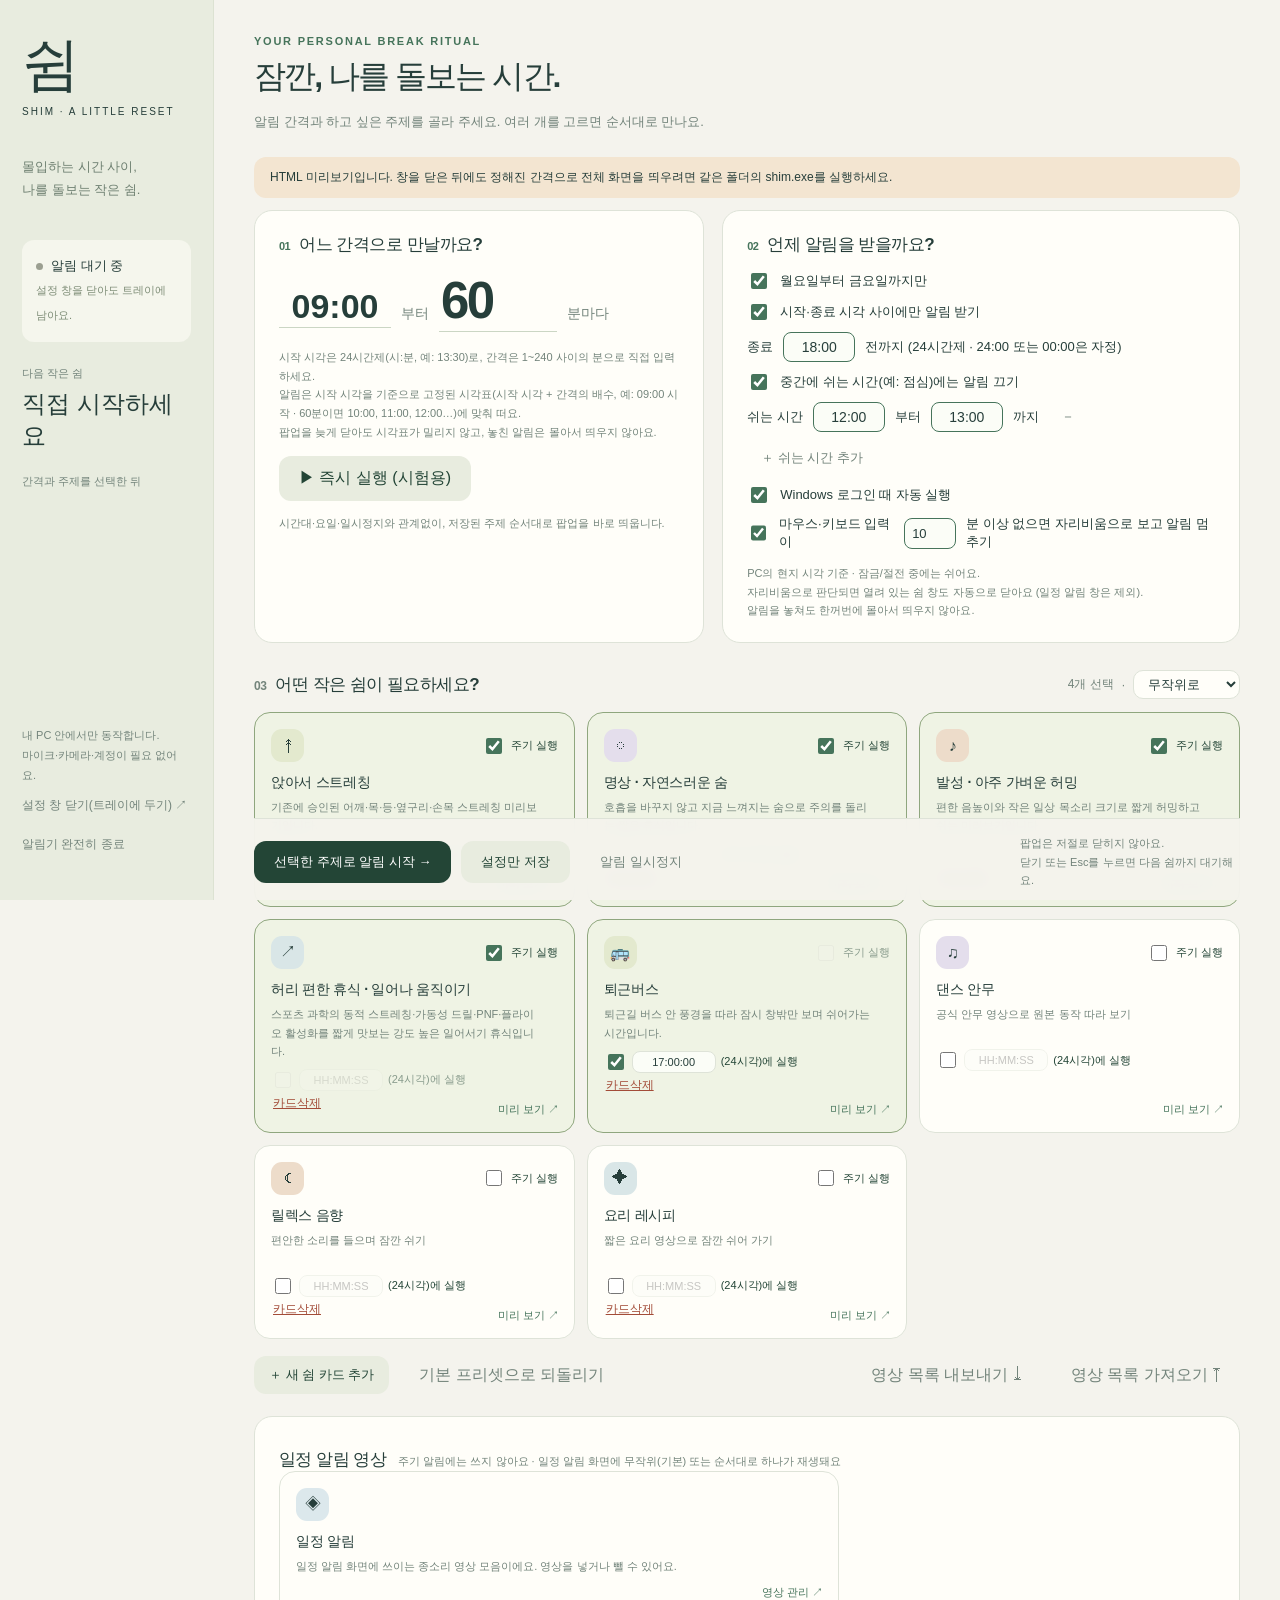
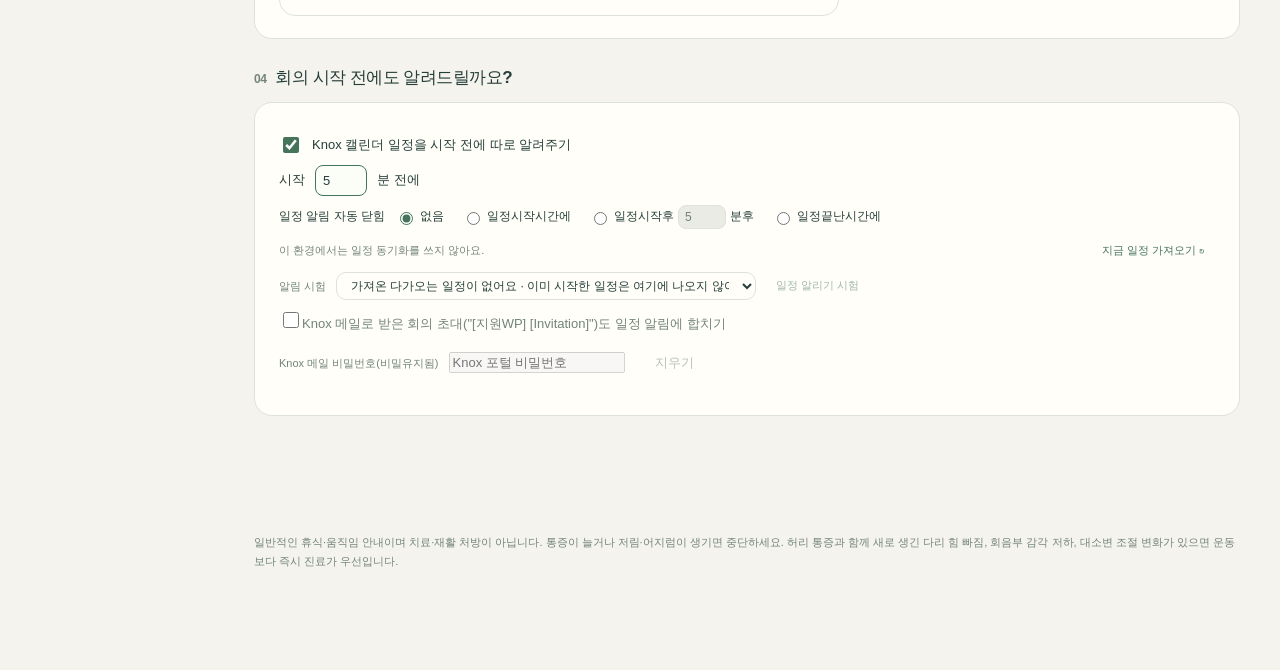
==== commit 9cbcda4f: "import: snapshot of C:\Users\luca\kinds-of-thing-main\kinds-of-thing-main (v1.4.0, 쉼) Co-Authored-By" ====
--- a/app.html
+++ b/app.html
@@ -4,7 +4,7 @@
 <meta charset="utf-8">
 <meta name="viewport" content="width=device-width, initial-scale=1">
 <meta http-equiv="Content-Security-Policy" content="default-src 'self' data:; img-src 'self' data:; style-src 'self' 'unsafe-inline'; script-src 'self'; frame-src https://www.youtube-nocookie.com https://www.youtube.com; connect-src 'none'; object-src 'none'; base-uri 'none'">
-<title>틈 · 나를 돌보는 작은 시간</title>
+<title>쉼 · 나를 돌보는 작은 시간</title>
 <link rel="stylesheet" href="app.css">
 <script defer src="app-core.js"></script>
 <script defer src="games-content.js"></script>
@@ -12,5 +12,5 @@
 <script defer src="themes-data.js"></script>
 <script defer src="app.js"></script>
 </head>
-<body><div id="app"><div class="loading">틈을 준비하고 있어요.</div></div><div id="toast" role="status" aria-live="polite"></div></body>
+<body><div id="app"><div class="loading">쉼을 준비하고 있어요.</div></div><div id="toast" role="status" aria-live="polite"></div></body>
 </html>
--- a/app.css
+++ b/app.css
@@ -1,18 +1,69 @@
 @charset "UTF-8";
-:root{--paper:#f4f3ed;--card:#fffef9;--ink:#263e3a;--muted:#73847b;--line:#dee3d8;--green:#46745b;--deep:#234536;--lime:#dfe9b9;--peach:#f1dcc8;--blue:#dce8ec;--danger:#a34c38;font-family:'Malgun Gothic','맑은 고딕',sans-serif;color:var(--ink);background:var(--paper);font-synthesis:none}*{box-sizing:border-box}body{margin:0}button,input,select{font:inherit}button{cursor:pointer}button:focus-visible,input:focus-visible,select:focus-visible{outline:3px solid #ae853c;outline-offset:3px}button{border:0;border-radius:12px;padding:12px 20px;transition:background .15s,transform .15s}button:hover{transform:translateY(-1px)}button:disabled{opacity:.5;cursor:not-allowed;transform:none}.primary{background:var(--deep);color:#fff}.secondary{background:#e8ecdf;color:var(--deep)}.quiet{background:transparent;color:var(--muted)}.danger{background:#f5e2db;color:var(--danger)}.eyebrow{font-size:11px;font-weight:700;letter-spacing:.16em;color:var(--green);text-transform:uppercase}.shell{display:grid;grid-template-columns:214px 1fr;min-height:100vh}.sidebar{position:sticky;top:0;height:100vh;background:#e8ecdf;padding:35px 22px;display:flex;flex-direction:column;border-right:1px solid #dce2d2}.brand{font-size:58px;line-height:1;font-weight:700;letter-spacing:-.1em}.brand small{display:block;letter-spacing:.2em;font-size:10px;font-weight:400;margin-top:14px}.side-note{font-size:13px;line-height:1.8;color:#6d7f70;margin:38px 0}.side-badge{border-radius:12px;padding:14px;background:#f5f6ed;font-size:13px;line-height:1.9}.dot{display:inline-block;width:7px;height:7px;border-radius:50%;background:#9b9f91;margin-right:8px}.dot.running{background:#54865b;box-shadow:0 0 0 4px #54865b18}.next-label{font-size:11px;color:var(--muted);margin-top:24px}.next-time{font-size:24px;font-weight:700;margin:7px 0}.side-bottom{margin-top:auto;font-size:11px;line-height:1.8;color:var(--muted)}.side-bottom button{padding:9px 0;font-size:12px;text-align:left;display:block}.main{padding:35px 40px 100px;max-width:1600px;width:100%;margin:auto}.heading{display:flex;justify-content:space-between;align-items:center;gap:20px;margin-bottom:24px}.heading h1{font-size:32px;letter-spacing:-.06em;margin:8px 0 12px}.heading p{font-size:13px;color:var(--muted);margin:0;line-height:1.7}.stamp{width:69px;height:69px;border-radius:50%;background:var(--lime);display:flex;align-items:center;justify-content:center;transform:rotate(9deg);font-size:27px;flex-shrink:0;border:1px solid #d0dbab}.settings-row{display:grid;grid-template-columns:1fr 1.15fr;gap:18px}.setting-card{background:var(--card);border:1px solid var(--line);border-radius:18px;padding:22px 24px}.setting-card h2,.section-head h2{font-size:17px;letter-spacing:-.03em;margin:0 0 14px}.section-no{font-size:11px;margin-right:9px;color:var(--green)}.interval-display{display:flex;align-items:baseline;gap:10px;margin:2px 0 16px}.interval-display input{width:118px;font-size:51px;font-weight:700;letter-spacing:-.05em;border:0;border-bottom:1px solid #cbd6c4;background:transparent;color:var(--ink);outline-offset:0}.interval-display span{color:var(--muted);font-size:14px}.pills{display:flex;gap:7px;flex-wrap:wrap}.pills button{padding:7px 11px;font-size:11px;background:#eef0e7;color:#697d6c}.pills button.active{background:var(--deep);color:white}.small-help{font-size:11px;color:var(--muted);line-height:1.7;margin:13px 0 0}.schedule-line{display:flex;align-items:center;gap:10px;margin:9px 0;font-size:13px}.schedule-line input[type=number]{width:60px;padding:7px;border:1px solid var(--line);border-radius:8px;color:var(--ink);background:#fafbf4}.schedule-line input[type=checkbox],.theme-card input[type=checkbox],.advanced input[type=checkbox]{accent-color:var(--green);width:16px;height:16px}.section-head{display:flex;justify-content:space-between;align-items:center;margin:27px 0 13px}.section-head h2{margin:0}.section-head span{font-size:12px;color:var(--muted)}.themes{display:grid;grid-template-columns:repeat(3,minmax(0,1fr));gap:12px}.theme-card{position:relative;border:1px solid var(--line);border-radius:16px;background:var(--card);padding:16px;transition:border .15s,background .15s;min-height:145px}.theme-card:has(input:checked){background:#eff3e4;border-color:#8fa67e}.theme-top{display:flex;align-items:center;justify-content:space-between}.theme-symbol{display:inline-flex;width:33px;height:33px;background:var(--tone,#e6ecd8);border-radius:11px;align-items:center;justify-content:center;font-size:16px}.theme-card label{display:block;cursor:pointer}.theme-card h3{font-size:14px;margin:12px 0 6px;letter-spacing:-.02em}.theme-card p{font-size:11px;line-height:1.65;color:var(--muted);margin:0;min-height:35px;padding-right:16px}.preview{position:absolute;right:10px;bottom:10px;background:transparent;color:var(--green);padding:5px;font-size:11px}.advanced{margin-top:20px;border:1px solid var(--line);border-radius:16px;padding:16px 20px;font-size:12px;line-height:1.8;background:#eeeee5}.advanced summary{cursor:pointer;font-weight:700}.advanced .caution{color:var(--danger);font-size:11px;line-height:1.8;margin:10px 0}.actions{position:sticky;bottom:0;background:#f4f3edf5;backdrop-filter:blur(8px);padding:15px 0 10px;margin-top:22px;display:flex;gap:10px;align-items:center;flex-wrap:wrap;border-top:1px solid var(--line);z-index:5}.actions button{font-size:13px}.actions small{font-size:11px;line-height:1.7;color:var(--muted);margin-left:auto;max-width:220px}.native-warning{font-size:12px;padding:12px 16px;background:#f3e5d1;border-radius:12px;margin:12px 0}.loading{display:flex;align-items:center;justify-content:center;min-height:100vh;color:var(--muted)}#toast{position:fixed;left:50%;bottom:24px;transform:translateX(-50%);background:#263e3af0;color:white;padding:13px 22px;border-radius:13px;font-size:13px;z-index:100;box-shadow:0 5px 30px #0002;display:none;max-width:80vw}#toast.show{display:block}
+:root{--paper:#f4f3ed;--card:#fffef9;--ink:#263e3a;--muted:#73847b;--line:#dee3d8;--green:#46745b;--deep:#234536;--lime:#dfe9b9;--peach:#f1dcc8;--blue:#dce8ec;--danger:#a34c38;font-family:'Malgun Gothic','맑은 고딕',sans-serif;color:var(--ink);background:var(--paper);font-synthesis:none}*{box-sizing:border-box}body{margin:0}button,input,select{font:inherit}button{cursor:pointer}button:focus-visible,input:focus-visible,select:focus-visible{outline:3px solid #ae853c;outline-offset:3px}button{border:0;border-radius:12px;padding:12px 20px;transition:background .15s,transform .15s}button:hover{transform:translateY(-1px)}button:disabled{opacity:.5;cursor:not-allowed;transform:none}.primary{background:var(--deep);color:#fff}.secondary{background:#e8ecdf;color:var(--deep)}.quiet{background:transparent;color:var(--muted)}.danger{background:#f5e2db;color:var(--danger)}.eyebrow{font-size:11px;font-weight:700;letter-spacing:.16em;color:var(--green);text-transform:uppercase}.shell{display:grid;grid-template-columns:214px 1fr;min-height:100vh}.sidebar{position:sticky;top:0;height:100vh;background:#e8ecdf;padding:35px 22px;display:flex;flex-direction:column;border-right:1px solid #dce2d2}.brand{font-size:58px;line-height:1;font-weight:700;letter-spacing:-.1em}.brand small{display:block;letter-spacing:.2em;font-size:10px;font-weight:400;margin-top:14px}.side-note{font-size:13px;line-height:1.8;color:#6d7f70;margin:38px 0}.side-badge{border-radius:12px;padding:14px;background:#f5f6ed;font-size:13px;line-height:1.9}.dot{display:inline-block;width:7px;height:7px;border-radius:50%;background:#9b9f91;margin-right:8px}.dot.running{background:#54865b;box-shadow:0 0 0 4px #54865b18}.next-label{font-size:11px;color:var(--muted);margin-top:24px}.next-time{font-size:24px;font-weight:700;margin:7px 0}.side-bottom{margin-top:auto;font-size:11px;line-height:1.8;color:var(--muted)}.side-bottom button{padding:9px 0;font-size:12px;text-align:left;display:block}.main{padding:35px 40px 100px;max-width:1600px;width:100%;margin:auto}.heading{display:flex;justify-content:space-between;align-items:center;gap:20px;margin-bottom:24px}.heading h1{font-size:32px;letter-spacing:-.06em;margin:8px 0 12px}.heading p{font-size:13px;color:var(--muted);margin:0;line-height:1.7}.settings-row{display:grid;grid-template-columns:1fr 1.15fr;gap:18px}.setting-card{background:var(--card);border:1px solid var(--line);border-radius:18px;padding:22px 24px}.setting-card h2,.section-head h2{font-size:17px;letter-spacing:-.03em;margin:0 0 14px}.section-no{font-size:11px;margin-right:9px;color:var(--green)}.interval-display{display:flex;align-items:baseline;gap:10px;margin:2px 0 16px}.interval-display input{width:118px;font-size:51px;font-weight:700;letter-spacing:-.05em;border:0;border-bottom:1px solid #cbd6c4;background:transparent;color:var(--ink);outline-offset:0}.interval-display span{color:var(--muted);font-size:14px}.pills{display:flex;gap:7px;flex-wrap:wrap}.pills button{padding:7px 11px;font-size:11px;background:#eef0e7;color:#697d6c}.pills button.active{background:var(--deep);color:white}.small-help{font-size:11px;color:var(--muted);line-height:1.7;margin:13px 0 0}.schedule-line{display:flex;align-items:center;gap:10px;margin:9px 0;font-size:13px}.schedule-line input[type=number]{width:60px;padding:7px;border:1px solid var(--line);border-radius:8px;color:var(--ink);background:#fafbf4}.schedule-line input[type=checkbox],.theme-card input[type=checkbox],.advanced input[type=checkbox]{accent-color:var(--green);width:16px;height:16px}.section-head{display:flex;justify-content:space-between;align-items:center;margin:27px 0 13px}.mode-pick{display:flex;align-items:center;gap:8px;font-size:13px;color:var(--muted)}#theme-mode-select{padding:5px 10px;border:1px solid var(--line);border-radius:10px;background:#fffef9;color:var(--ink);font-size:13px}.section-head h2{margin:0}.section-head span{font-size:12px;color:var(--muted)}.themes{display:grid;grid-template-columns:repeat(3,minmax(0,1fr));gap:12px}.theme-card{position:relative;border:1px solid var(--line);border-radius:16px;background:var(--card);padding:16px;transition:border .15s,background .15s;min-height:145px}.theme-card:has(input[name=theme]:checked),.theme-card:has(input[name=theme-schedule]:checked){background:#eff3e4;border-color:#8fa67e}.theme-top{display:flex;align-items:center;justify-content:space-between}.theme-symbol{display:inline-flex;width:33px;height:33px;background:var(--tone,#e6ecd8);border-radius:11px;align-items:center;justify-content:center;font-size:16px}.tone-0{--tone:#e3e9ce}.tone-1{--tone:#e4deec}.tone-2{--tone:#eddcca}.tone-3{--tone:#d9e6e7}.tone-bell{--tone:#dce8ec}[data-appearance="dark"] .tone-0{--tone:#2b3527}[data-appearance="dark"] .tone-1{--tone:#2f2b3d}[data-appearance="dark"] .tone-2{--tone:#3a3126}[data-appearance="dark"] .tone-3{--tone:#26333a}[data-appearance="dark"] .tone-bell{--tone:#26333a}.theme-card label{display:block;cursor:pointer}.theme-card label:has(input:disabled){cursor:not-allowed}.theme-check{display:flex!important;align-items:center;gap:6px;font-size:11px;color:var(--deep);white-space:nowrap}.card-schedule{display:flex;align-items:center;gap:6px;margin-top:9px;font-size:11px;color:var(--deep);flex-wrap:wrap}.card-schedule label{display:flex!important;align-items:center;gap:5px;white-space:nowrap}.card-schedule label:has(input[name=theme-schedule]:enabled){opacity:1;cursor:pointer}.card-time{width:84px;padding:4px 7px;border:1px solid var(--line);border-radius:8px;background:#fbfdf7;color:var(--ink);font-size:11px;text-align:center}.theme-card input:disabled{opacity:.4}.theme-card label:has(input:disabled){opacity:.5}.theme-card h3{font-size:14px;margin:12px 0 6px;letter-spacing:-.02em}.theme-card p{font-size:11px;line-height:1.65;color:var(--muted);margin:0;min-height:35px;padding-right:16px}.preview{position:absolute;right:10px;bottom:10px;background:transparent;color:var(--green);padding:5px;font-size:11px}.advanced{margin-top:20px;border:1px solid var(--line);border-radius:16px;padding:16px 20px;font-size:12px;line-height:1.8;background:#eeeee5}.advanced summary{cursor:pointer;font-weight:700}.advanced .caution{color:var(--danger);font-size:11px;line-height:1.8;margin:10px 0}.actions{position:sticky;bottom:0;background:#f4f3edf5;backdrop-filter:blur(8px);padding:15px 0 10px;margin-top:22px;display:flex;gap:10px;align-items:center;flex-wrap:wrap;border-top:1px solid var(--line);z-index:5}.actions button{font-size:13px}.actions small{font-size:11px;line-height:1.7;color:var(--muted);margin-left:auto;max-width:220px}.native-warning{font-size:12px;padding:12px 16px;background:#f3e5d1;border-radius:12px;margin:12px 0}.loading{display:flex;align-items:center;justify-content:center;min-height:100vh;color:var(--muted)}#toast{position:fixed;left:50%;bottom:24px;transform:translateX(-50%);background:#263e3af0;color:white;padding:13px 22px;border-radius:13px;font-size:13px;z-index:100;box-shadow:0 5px 30px #0002;display:none;max-width:80vw}#toast.show{display:block}
 /* A popup is the entire native window; dismissal is always visible. */
 .popup{min-height:100vh;padding:22px 36px 24px;display:flex;flex-direction:column;background:radial-gradient(ellipse at 10% 5%,#e5eddb,transparent 50%),var(--paper)}.popup-bar{display:flex;justify-content:space-between;align-items:center;gap:20px;flex-shrink:0}.popup-brand{font-size:22px;font-weight:700;display:flex;align-items:center;gap:17px}.popup-brand span{font-size:11px;color:var(--muted);font-weight:400;letter-spacing:.1em}.popup-close{border:1px solid #cbd4c3;background:var(--card);padding:13px 23px;font-size:14px;color:var(--ink);z-index:20;min-width:120px}.popup-content{width:100%;max-width:1660px;margin:20px auto;flex:1;display:flex;flex-direction:column;justify-content:center}.popup-heading{margin-bottom:15px}.popup-heading h1{font-size:clamp(26px,3vw,49px);letter-spacing:-.06em;margin:5px 0 11px}.popup-heading p{color:var(--muted);font-size:15px;line-height:1.8;margin:0}.wellness-layout{display:grid;grid-template-columns:minmax(330px,1.2fr) minmax(300px,.8fr);gap:32px;align-items:center}.motion-stage{display:flex;align-items:center;justify-content:center;min-height:300px;max-height:calc(100vh - 215px);border-radius:28px;overflow:hidden;background:#f4f2e9;border:1px solid #dce2d3}.motion-image{display:block;max-width:100%;max-height:calc(100vh - 215px);width:auto;height:auto;object-fit:contain}.instruction-panel{padding:20px;align-self:center}.instruction-panel ol{padding:0;list-style:none;counter-reset:steps}.instruction-panel li{counter-increment:steps;position:relative;padding:0 0 21px 43px;font-size:clamp(14px,1.2vw,21px);line-height:1.9}.instruction-panel li:before{content:'0' counter(steps);position:absolute;left:0;top:2px;color:#7a9672;font-size:12px;font-weight:700}.safety{border-top:1px solid #d9dfcf;padding-top:18px;margin-top:12px;font-size:12px;line-height:1.9;color:#8b5746}.popup-footer{display:flex;justify-content:space-between;gap:20px;align-items:center;font-size:11px;line-height:1.7;color:var(--muted);border-top:1px solid #dbe1d3;padding-top:13px;flex-shrink:0}.answer-panel{padding:20px 0}.answer-panel h2{font-size:23px;margin:0 0 10px}.answer-panel p{font-size:13px;line-height:1.9;color:var(--muted)}.answer-label{font-size:11px;color:#6e8463;margin:13px 0 3px}.answer-value{font-family:Batang,'바탕',serif;font-size:19px;white-space:pre-wrap;overflow-wrap:anywhere;color:var(--ink)}.source-note{font-size:10px!important;color:#8a907c!important;line-height:1.7;word-break:break-all}.dance-grid{display:grid;grid-template-columns:repeat(3,minmax(230px,1fr));gap:18px}.dance-card{background:var(--card);border:1px solid var(--line);border-radius:20px;padding:24px}.dance-card .dance-art{height:130px;border-radius:12px;background:linear-gradient(135deg,#d9e4e9,#e8dfe9);display:flex;align-items:center;justify-content:center;font-size:45px;color:#6d7d91}.dance-card h2{font-size:19px;line-height:1.6;margin:18px 0 8px}.dance-card p{font-size:12px;line-height:1.8;color:var(--muted)}.dance-card button{margin:5px 0;font-size:12px}.video-player{width:100%;height:65vh;min-height:350px;border:0;border-radius:20px;background:#17251d}.video-back{margin-bottom:12px}.dance-note{padding:16px 20px;margin:15px 0;border-radius:14px;background:#ede3d4;color:#8d5d44;font-size:13px;line-height:1.9}.error-panel{padding:30px;background:#f8e8e0;border-radius:18px;color:var(--danger)}
 @media(min-width:2000px){.popup{padding:35px 65px}.popup-content{max-width:2200px}.wellness-layout{gap:65px}.instruction-panel li{font-size:25px}.popup-heading h1{font-size:62px}.popup-heading p{font-size:21px}.popup-close{font-size:20px;padding:19px 32px}.safety{font-size:17px}.popup-footer{font-size:16px}.answer-panel h2{font-size:34px}.answer-panel p{font-size:18px}.answer-value{font-size:30px}}
 @media(max-width:1050px){.shell{grid-template-columns:160px 1fr}.sidebar{padding:28px 16px}.main{padding:25px 25px 70px}.themes{grid-template-columns:repeat(2,minmax(0,1fr))}.heading h1{font-size:28px}.settings-row{gap:10px}.setting-card{padding:18px}.popup{padding:18px 22px}.wellness-layout{gap:12px}.instruction-panel{padding:10px}.dance-grid{grid-template-columns:1fr 1fr}}
-@media(max-width:760px){.shell{grid-template-columns:1fr}.sidebar{position:static;height:auto;padding:20px;display:block}.brand{font-size:32px}.brand small,.side-note,.side-badge,.next-label,.next-time,.side-bottom{display:none}.main{padding:22px 17px}.heading h1{font-size:25px}.stamp{display:none}.settings-row{grid-template-columns:1fr}.themes{grid-template-columns:repeat(2,minmax(0,1fr))}.actions small{display:none}.popup-bar{gap:10px}.popup-brand span{display:none}.wellness-layout{grid-template-columns:1fr}.motion-stage,.motion-image{max-height:55vh}.popup-heading h1{font-size:30px}.popup-content{margin:15px auto}.popup-footer{display:block}.dance-grid{grid-template-columns:1fr}.popup-close{min-width:90px;padding:11px}.instruction-panel li{font-size:14px}.popup{height:auto;min-height:100vh}.answer-panel{padding:0}}
+@media(max-width:760px){.shell{grid-template-columns:1fr}.sidebar{position:static;height:auto;padding:20px;display:block}.brand{font-size:32px}.brand small,.side-note,.side-badge,.next-label,.next-time,.side-bottom{display:none}.main{padding:22px 17px}.heading h1{font-size:25px}.settings-row{grid-template-columns:1fr}.themes{grid-template-columns:repeat(2,minmax(0,1fr))}.actions small{display:none}.popup-bar{gap:10px}.popup-brand span{display:none}.wellness-layout{grid-template-columns:1fr}.motion-stage,.motion-image{max-height:55vh}.popup-heading h1{font-size:30px}.popup-content{margin:15px auto}.popup-footer{display:block}.dance-grid{grid-template-columns:1fr}.popup-close{min-width:90px;padding:11px}.instruction-panel li{font-size:14px}.popup{height:auto;min-height:100vh}.answer-panel{padding:0}}
 
 .mode-box{margin:14px 0 4px;padding:12px 16px;border:1px solid var(--line);border-radius:14px;background:var(--card)}.mode-box legend{padding:0 8px;font-size:12px;font-weight:700;color:var(--deep)}.mode-options{display:flex;flex-wrap:wrap;gap:8px 18px}.mode-options label{display:flex;align-items:center;gap:6px;font-size:13px;cursor:pointer}.mode-box .small-help{margin:8px 0 0}
-.sync-bar{display:flex;align-items:center;justify-content:space-between;gap:14px;margin:-4px 0 12px;font-size:11px;color:var(--muted);line-height:1.7}.sync-bar button{padding:6px 10px;font-size:11px;color:var(--green);flex-shrink:0}
+/* The execution-mode box is locked to "하나만 무작위로": gray the whole thing and stop the pointer. */
+fieldset.mode-box:disabled{opacity:.5}
+fieldset.mode-box:disabled .mode-options label{cursor:not-allowed}
+.sync-bar{display:none}
 .themes.one{grid-template-columns:minmax(0,1fr)}
 .share-panel{background:var(--card)}.share-grid{display:grid;grid-template-columns:minmax(0,1.5fr) minmax(220px,1fr);gap:24px;align-items:start}.share-form{display:grid;gap:11px}.share-form label{display:grid;gap:5px;font-weight:700}.share-form small{font-weight:400;color:var(--muted);margin-left:6px}.share-form input,.share-form textarea{font:inherit;font-weight:400;padding:9px 11px;border:1px solid var(--line);border-radius:9px;background:#fafbf4;color:var(--ink);resize:vertical}.share-buttons{display:flex;gap:8px;flex-wrap:wrap}.share-buttons button{font-size:12px;padding:10px 15px}
 .text-stage{display:flex;flex-direction:column;align-items:center;justify-content:center;gap:18px;padding:40px;min-height:300px}.text-symbol{font-size:clamp(70px,9vw,150px);line-height:1;color:#7a9672}
 @media (max-width:1000px){.share-grid{grid-template-columns:1fr}}
 .interval-display input.time24{width:112px;font-size:34px;text-align:center;letter-spacing:0;font-variant-numeric:tabular-nums}.schedule-line input.time24{width:72px;padding:6px 8px;border:1px solid var(--line);border-radius:8px;color:var(--ink);background:#fafbf4;font-size:14px;text-align:center;font-variant-numeric:tabular-nums}
+
+/* Dependent inputs (away-threshold minutes, lunch-break times): greyed out while their
+   controlling checkbox is off, clearly editable with a green border while it is on. */
+.schedule-line input[type=number]:disabled,.schedule-line input.time24:disabled{background:#e9ebe4;color:var(--muted);border-color:#e0e3da;cursor:not-allowed}
+.schedule-line input[type=number]:not(:disabled),.schedule-line input.time24:not(:disabled){border-color:var(--green);background:#fbfdf7}
+
+/* Toggle language, applied uniformly: any setting line whose checkbox is off reads as grey
+   (text + checkbox accent); switched on it returns to normal ink with a green accent. */
+.schedule-line:has(input[type=checkbox]:not(:checked)){color:var(--muted)}
+.schedule-line:has(input[type=checkbox]:not(:checked)) input{accent-color:#9b9f91}
+.schedule-line:has(input[type=checkbox]:checked){color:var(--ink)}
+.schedule-line:has(input[type=checkbox]:checked) input{accent-color:var(--green)}
+
+/* Knox-dependent lines (lead minutes, auto-close radios) follow the Knox checkbox the same way. */
+section:has(#knox-on:not(:checked)) .schedule-line:has(#knox-lead),
+section:has(#knox-on:not(:checked)) .knox-auto-line{color:var(--muted)}
+section:has(#knox-on:not(:checked)) .schedule-line:has(#knox-lead) input,
+section:has(#knox-on:not(:checked)) .knox-auto-line input{accent-color:#9b9f91}
+section:has(#knox-on:checked) .schedule-line:has(#knox-lead),
+section:has(#knox-on:checked) .knox-auto-line{color:var(--ink)}
+section:has(#knox-on:checked) .schedule-line:has(#knox-lead) input,
+section:has(#knox-on:checked) .knox-auto-line input{accent-color:var(--green)}
+
+/* Knox-mail invitation rows (364) follow the knox-mail checkbox the same way; the password input
+   itself is disabled by the app while the checkbox is off. */
+section:has(#knox-mail-on:not(:checked)) .knox-mail-pass-line{color:var(--muted)}
+section:has(#knox-mail-on:not(:checked)) .knox-mail-pass-line input{accent-color:#9b9f91}
+section:has(#knox-mail-on:checked) .knox-mail-pass-line{color:var(--ink)}
+section:has(#knox-mail-on:checked) .knox-mail-pass-line input{accent-color:var(--green)}
+/* 373: the messenger toggle follows the Knox calendar checkbox (meeting alerts are its only source). */
+section:has(#knox-on:not(:checked)) .knox-messenger-line{color:var(--muted)}
+section:has(#knox-on:not(:checked)) .knox-messenger-line input{accent-color:#9b9f91}
+section:has(#knox-on:checked) .knox-messenger-line{color:var(--ink)}
+section:has(#knox-on:checked) .knox-messenger-line input{accent-color:var(--green)}
+
+/* Start/end times only matter while "시간대에만 알림 받기" is on; grey the inputs and the end-time
+   line while it is off. The interval number next to the start time stays editable either way. */
+.interval-display input.time24:disabled{color:var(--muted);border-bottom-color:#e0e3da;cursor:not-allowed}
+section:has(#limit-hours:not(:checked)) .schedule-line:has(#end-time){color:var(--muted)}
+section:has(#limit-hours:checked) .schedule-line:has(#end-time){color:var(--ink)}
+
+/* 쉬는 시간(점심 등) 여러 개: ＋ 버튼으로 한 줄씩 추가하고 － 버튼으로 뺀다. 마스터 스위치가
+   꺼져 있으면 목록 전체를 흐리게 한다(입력칸은 이미 비활성화). */
+section:has(#break-on:not(:checked)) .break-list{color:var(--muted)}
+.break-list .break-row{flex-wrap:wrap}
+.break-remove{padding:6px 12px;font-size:14px;flex-shrink:0}
+.break-list .break-add-line{color:var(--muted)}
+.break-list #break-add{padding:8px 14px;font-size:13px}
 
 .practice-panel{margin:12px 0;padding:14px 18px;border-radius:14px;background:#e8efdc;display:grid;gap:8px}.practice-row{display:flex;flex-wrap:wrap;align-items:center;gap:8px}.practice-row b{min-width:64px;font-size:13px}.practice-row button{font-size:12px;padding:8px 13px}.practice-state{font-size:12px;color:var(--muted);margin-left:6px}
 .popup-next{border:1px solid var(--ink);background:var(--ink);color:#fff;padding:13px 23px;font-size:14px;z-index:20;margin-right:10px;cursor:pointer}
@@ -21,11 +72,21 @@
 .sidebar .mode-options{flex-direction:column;gap:6px}
 .sidebar .mode-options label{font-size:12px}
 .sidebar .mode-box .small-help{font-size:11px}
-.share-launch{margin:14px 0}
+.share-launch{display:none}
 dialog.share-panel{width:min(960px,92vw);max-height:88vh;overflow:auto;padding:22px 26px;border:1px solid var(--line);border-radius:16px;background:var(--card);color:var(--ink);box-shadow:0 20px 60px rgba(0,0,0,.25)}
 dialog.share-panel::backdrop{background:rgba(35,69,54,.45)}
 .share-head{display:flex;justify-content:space-between;align-items:center;margin-bottom:8px}.share-head h2{margin:0;font-size:20px}
-.stretch-picker{margin:0 0 14px;padding:12px 16px;border:1px solid var(--line);border-radius:14px;background:var(--card)}.stretch-pick-top{display:flex;flex-wrap:wrap;align-items:center;gap:8px 18px;margin-bottom:8px;font-size:14px}.stretch-pick-top select{margin-left:6px}.stretch-pick-list{display:flex;flex-wrap:wrap;gap:8px;max-height:132px;overflow:auto}.stretch-pick-list button{padding:8px 12px;font-size:13px;text-align:left}
+.stretch-picker{margin:0 0 14px;padding:12px 16px;border:1px solid var(--line);border-radius:14px;background:var(--card)}.stretch-pick-row{display:flex;flex-wrap:wrap;align-items:center;gap:8px 14px;font-size:14px}.stretch-pick-row b{white-space:nowrap}#variant-pick{flex:1;min-width:220px;max-width:560px;padding:7px 10px;border:1px solid var(--green);border-radius:10px;background:#fbfdf7;color:var(--ink);font-size:13px}.variant-mode-label{font-size:12px;color:var(--muted);display:flex;align-items:center;gap:5px;white-space:nowrap}.variant-mode-label select{padding:4px 7px;border:1px solid var(--line);border-radius:8px;background:#fffef9;color:var(--ink);font-size:12px}#variant-edit{font-size:12px;padding:7px 11px;white-space:nowrap}.variant-edit-box{margin-top:10px;padding:12px;border:1px solid var(--line);border-radius:12px;background:#f7f8f0;display:grid;gap:9px}.edit-list{display:grid;gap:4px;max-height:190px;overflow:auto}.edit-row{display:flex;justify-content:space-between;align-items:center;gap:8px;font-size:13px}.edit-row>span{overflow:hidden;text-overflow:ellipsis;white-space:nowrap}.edit-row .quiet{font-size:11px;padding:4px 9px;flex-shrink:0}.edit-removed>span{color:var(--muted);text-decoration:line-through}.edit-add{display:flex;gap:6px;flex-wrap:wrap}.edit-add input{flex:1;min-width:170px;padding:7px 10px;border:1px solid var(--line);border-radius:9px;background:#fbfdf7;color:var(--ink);font-size:13px}.edit-add button{padding:8px 14px;font-size:12px}.edit-actions{display:flex;gap:8px;justify-content:flex-end}.edit-actions .quiet{font-size:12px;padding:6px 10px}
+.edit-row-btns{display:flex;gap:4px;flex-shrink:0;overflow:visible;text-overflow:clip}.edit-row-editing{flex-wrap:wrap}.edit-row-editing input{flex:1;min-width:150px;padding:6px 9px;border:1px solid var(--line);border-radius:8px;background:#fbfdf7;color:var(--ink);font-size:12px}
+
+/* Card-list editing bar (03 section) and the calendar-alert video card. */
+.card-edit-bar{display:flex;gap:10px;align-items:center;flex-wrap:wrap;margin:14px 0 4px}
+.card-edit-bar .card-bar-spacer{flex:1 1 auto}
+.card-edit-bar .secondary{font-size:13px;padding:10px 15px}
+.knox-bell-card{margin:18px 0}
+.knox-bell-card .knox-bell-head{display:flex;align-items:baseline;gap:12px;flex-wrap:wrap}
+.knox-bell-card .knox-bell-head h2{margin:0;font-size:17px}
+.knox-bell-card .theme-card{max-width:560px}
 .short-player{width:min(100%,380px);aspect-ratio:9/16;max-height:62vh;border:0;border-radius:14px;background:#000;display:block;margin:0 auto 10px}
 .wide-player{width:min(100%,760px);aspect-ratio:16/9;max-height:62vh;border:0;border-radius:14px;background:#000;display:block;margin:0 auto 10px}
 .video-stage{display:flex;flex-direction:column;align-items:center;justify-content:center;gap:10px;flex:1;min-height:0}
@@ -34,4 +95,85 @@
 .video-credit{margin:0;font-size:13px;color:var(--muted);text-align:center}.video-safety{margin:0;max-width:900px;font-size:12px;color:var(--muted);text-align:center}
 .share-guide{margin:0 0 14px;padding:10px 14px;border:1px solid var(--line);border-radius:12px;background:#f7f8f0}.share-guide summary{cursor:pointer;font-weight:700;font-size:14px}.share-guide ol{margin:8px 0;padding-left:20px;font-size:13px;line-height:1.7}.share-guide p{margin:6px 0}
 .share-note{min-height:20px;margin:0 0 8px;font-size:13px;color:var(--deep);font-weight:700}
-.share-launch .small-help{margin-left:8px}
+.share-icons{border:0;padding:0;margin:0}.share-icons legend{padding:0;font-size:13px;font-weight:700}.share-icons legend small{font-weight:400;color:var(--muted)}
+.icon-options{display:flex;flex-wrap:wrap;gap:6px;margin-top:6px}.icon-option{position:relative;cursor:pointer}.icon-option input{position:absolute;opacity:0;inset:0;cursor:pointer}
+.icon-option span{display:flex;align-items:center;justify-content:center;width:38px;height:38px;border:1px solid var(--line);border-radius:10px;background:var(--card);font-size:20px}
+.icon-option input:checked+span{background:var(--lime);border-color:var(--green)}.icon-option input:focus-visible+span{outline:2px solid var(--green)}
+.card-actions{display:flex;align-items:center;gap:8px;flex-wrap:wrap}
+.card-delete{border:0;background:transparent;color:var(--danger);font-size:12px;text-decoration:underline;cursor:pointer;padding:4px 2px}.card-delete:hover{font-weight:700}
+.knox-fetch-line{flex-wrap:wrap}
+.knox-auto-line{flex-wrap:wrap;font-size:12px}
+.knox-auto-line label{display:flex;align-items:center;gap:4px;white-space:nowrap;margin-right:8px}
+.knox-auto-line input[type=number]{width:4em;padding:4px 6px;border:1px solid var(--line);border-radius:8px;color:var(--ink);background:#fafbf4;font-size:12px}
+.knox-fetch-line button{padding:5px 10px;font-size:11px;color:var(--green);flex-shrink:0}
+.knox-fetch-line select{flex:1;min-width:200px;max-width:420px;padding:5px 10px;font-size:12px;color:var(--ink);border:1px solid var(--line);border-radius:10px;background:#fffef9}
+.knox-log-box{margin:10px 0 0;font-size:12px}
+.knox-log-box summary{cursor:pointer;font-size:11px;color:var(--muted)}
+.knox-log{margin-top:6px;border:1px solid var(--line);border-radius:10px;background:#fafbf4;padding:6px 12px;font-size:11px;color:var(--muted)}
+.knox-log-line{display:flex;gap:10px;align-items:baseline;padding:5px 0;border-bottom:1px dashed var(--line);flex-wrap:wrap}
+.knox-log-line:last-child{border-bottom:0}
+.knox-log-time{white-space:nowrap;color:#8a978c}
+.knox-log-result{font-weight:700;white-space:nowrap}
+.knox-log-result.ok{color:var(--green)}.knox-log-result.fail{color:var(--danger)}
+.knox-log-detail{flex:1;min-width:140px;word-break:break-word}
+.knox-simple{min-height:100vh;color:#fff;position:relative;overflow:hidden;background:#0d1f16}
+.knox-video-bg{position:absolute;inset:0;overflow:hidden}
+.knox-video-bg iframe{position:absolute;top:50%;left:50%;width:100vw;height:56.25vw;min-height:100vh;min-width:177.78vh;transform:translate(-50%,-50%);border:0;pointer-events:none}
+.knox-veil{position:relative;min-height:100vh;display:flex;flex-direction:column;align-items:center;justify-content:center;gap:10px;padding:40px;text-align:center;background:radial-gradient(ellipse at 50% 60%,rgba(13,31,22,.82),rgba(13,31,22,.35) 55%,rgba(13,31,22,.15))}
+.knox-simple .knox-eyebrow{font-size:clamp(13px,1.4vw,20px);font-weight:700;letter-spacing:.18em;text-transform:uppercase;color:#bcd8c3}
+.knox-simple h1{font-size:clamp(34px,5.5vw,90px);letter-spacing:-.05em;margin:0;max-width:92vw;overflow-wrap:break-word;line-height:1.2;text-shadow:0 2px 18px rgba(0,0,0,.45)}
+.knox-simple .knox-when{font-size:clamp(20px,2.4vw,38px);font-weight:700;color:#dff0e2;letter-spacing:.04em;text-shadow:0 2px 14px rgba(0,0,0,.45)}
+/* 350: 같은 시각에 겹친 일정을 한 화면에 나열한 목록 — 일정마다 시각과 제목 한 줄. */
+.knox-simple .knox-list{display:flex;flex-direction:column;align-items:stretch;gap:clamp(8px,1.4vh,18px);max-width:92vw}
+.knox-simple .knox-item{display:flex;flex-direction:column;align-items:center;gap:2px;padding:clamp(6px,1vh,12px) clamp(16px,2vw,36px);border:1px solid rgba(255,255,255,.22);border-radius:14px;background:rgba(13,31,22,.5)}
+.knox-simple .knox-item-when{font-size:clamp(15px,1.6vw,26px);font-weight:700;color:#dff0e2;letter-spacing:.04em;text-shadow:0 2px 12px rgba(0,0,0,.45)}
+.knox-simple .knox-item-title{font-size:clamp(22px,3.2vw,54px);font-weight:800;letter-spacing:-.04em;line-height:1.2;overflow-wrap:break-word;text-shadow:0 2px 16px rgba(0,0,0,.45)}
+.knox-simple .knox-note{font-size:clamp(11px,1vw,15px);color:#c4d8c9;margin-top:16px}
+.knox-simple .knox-autoclose{font-size:clamp(11px,1vw,14px);color:#e8e2c9;margin-top:8px;padding:8px 16px;border:1px solid rgba(232,226,201,.35);border-radius:999px;background:rgba(13,31,22,.45)}
+.knox-simple .popup-close{position:absolute;top:26px;right:30px;z-index:20;background:rgba(13,31,22,.55);color:#fff;border:1px solid rgba(255,255,255,.45)}
+/* Dark appearance ("어둡게", or "시스템 따르기" under Windows dark mode): near-black surfaces with the
+   same layout. app.js sets data-appearance="dark" on <html>; every hard-coded light surface used by the
+   settings window and the stretch/breath popups is re-based here. The knox-simple page is dark already. */
+[data-appearance="dark"]{--paper:#101412;--card:#191e1b;--ink:#e6ece6;--muted:#96a598;--line:#37423a;--green:#84b897;--deep:#a9d8b8;--lime:#31513c;--danger:#e08a72;background:var(--paper);color:var(--ink)}
+[data-appearance="dark"] button:focus-visible,[data-appearance="dark"] input:focus-visible,[data-appearance="dark"] select:focus-visible{outline-color:#c79a4f}
+[data-appearance="dark"] .primary{color:#101a13}
+[data-appearance="dark"] .secondary{background:#232d26;color:#dbe7db}
+[data-appearance="dark"] .sidebar{background:#171c19;border-right-color:#2a332d}
+[data-appearance="dark"] .side-note{color:#8fa192}
+[data-appearance="dark"] .side-badge{background:#1f2521}
+[data-appearance="dark"] .interval-display input{border-bottom-color:#4a574e}
+[data-appearance="dark"] .interval-display input.time24:disabled{border-bottom-color:#2a2f28}
+[data-appearance="dark"] .pills button{background:#232d26;color:#a7b6a9}
+[data-appearance="dark"] .schedule-line input[type=number]:disabled,[data-appearance="dark"] .schedule-line input.time24:disabled{background:#20241f;color:#5c665f;border-color:#2a2f28}
+[data-appearance="dark"] .schedule-line input[type=number]:not(:disabled),[data-appearance="dark"] .schedule-line input.time24:not(:disabled){background:#141917;color:var(--ink)}
+[data-appearance="dark"] .theme-card:has(input[name=theme]:checked),[data-appearance="dark"] .theme-card:has(input[name=theme-schedule]:checked){background:#203028;border-color:#5e8a6d}
+[data-appearance="dark"] .card-time{background:#141917;color:var(--ink);border-color:#37423a}
+[data-appearance="dark"] .advanced{background:#141917}
+[data-appearance="dark"] .actions{background:#101412f5}
+[data-appearance="dark"] .native-warning{background:#33291b;color:#e8cdb0}
+[data-appearance="dark"] .knox-log{background:#141917}
+[data-appearance="dark"] .knox-log-time{color:#7f8f81}
+[data-appearance="dark"] .practice-panel{background:#1b2620}
+[data-appearance="dark"] .share-guide{background:#1a201c}
+[data-appearance="dark"] .popup{background:radial-gradient(ellipse at 10% 5%,#1c2a20,transparent 50%),var(--paper)}
+[data-appearance="dark"] .popup-close{border-color:#42504a;background:var(--card)}
+[data-appearance="dark"] .motion-stage{background:#151a17;border-color:#2a332d}
+[data-appearance="dark"] .safety{color:#d8a08a;border-top-color:#37423a}
+[data-appearance="dark"] .popup-footer{border-top-color:#2a332d}.volume-badge{position:fixed;z-index:40;font-size:12px;color:var(--muted);background:#fffef9d9;border:1px solid var(--line);border-radius:11px;padding:6px 12px;pointer-events:none;font-variant-numeric:tabular-nums}.volume-badge.is-muted{opacity:.72}.volume-badge.bump{animation:volume-bump .25s ease}@keyframes volume-bump{0%{transform:scale(1)}40%{transform:scale(1.12)}100%{transform:scale(1)}}[data-appearance="dark"] .volume-badge{background:#191e1bd9;border-color:#37423a}
+[data-appearance="dark"] .popup-next{color:#101412}
+[data-appearance="dark"] .icon-option input:checked+span{background:var(--lime);border-color:var(--green)}
+[data-appearance="dark"] #variant-pick,[data-appearance="dark"] #theme-mode-select,[data-appearance="dark"] .variant-mode-label select,[data-appearance="dark"] .edit-add input,[data-appearance="dark"] .edit-row-editing input{background:#141917;color:var(--ink);border-color:#37423a}
+[data-appearance="dark"] .variant-edit-box{background:#141917;border-color:#37423a}
+/* Dark theme inputs: a light hardcoded paper background must never survive next to light ink.
+   Covers the share/add-card dialog fields and the Knox test-picker dropdown. */
+[data-appearance="dark"] .share-form input,[data-appearance="dark"] .share-form textarea,[data-appearance="dark"] .knox-fetch-line select{background:#141917;color:var(--ink);border-color:#37423a}
+[data-appearance="dark"] .share-form input::placeholder,[data-appearance="dark"] .share-form textarea::placeholder,[data-appearance="dark"] .edit-add input::placeholder{color:#96a598}
+
+/* "다음 작은 쉼" 목록(시각 실행 카드의 시각): 사이드바, 주기 다음 시각 아래 */
+.next-list{display:flex;flex-direction:column;gap:4px;margin-top:6px}
+.next-list-label{font-size:11px;color:var(--muted)}
+.next-item{font-size:12px;color:var(--muted);display:flex;gap:8px;align-items:baseline}
+.next-item b{font-weight:600;color:var(--ink);font-variant-numeric:tabular-nums}
+/* 383: 설정 04 카드에서 화면에만 숨기는 줄(메신저 알림 줄·동작 기록·안내 문단). 요소와 저장값은 그대로 남아
+   저장·스모크·백그라운드 동작이 바뀌지 않는다. .schedule-line 의 display:flex 를 이기도록 !important. */
+.ux-hidden{display:none!important}
